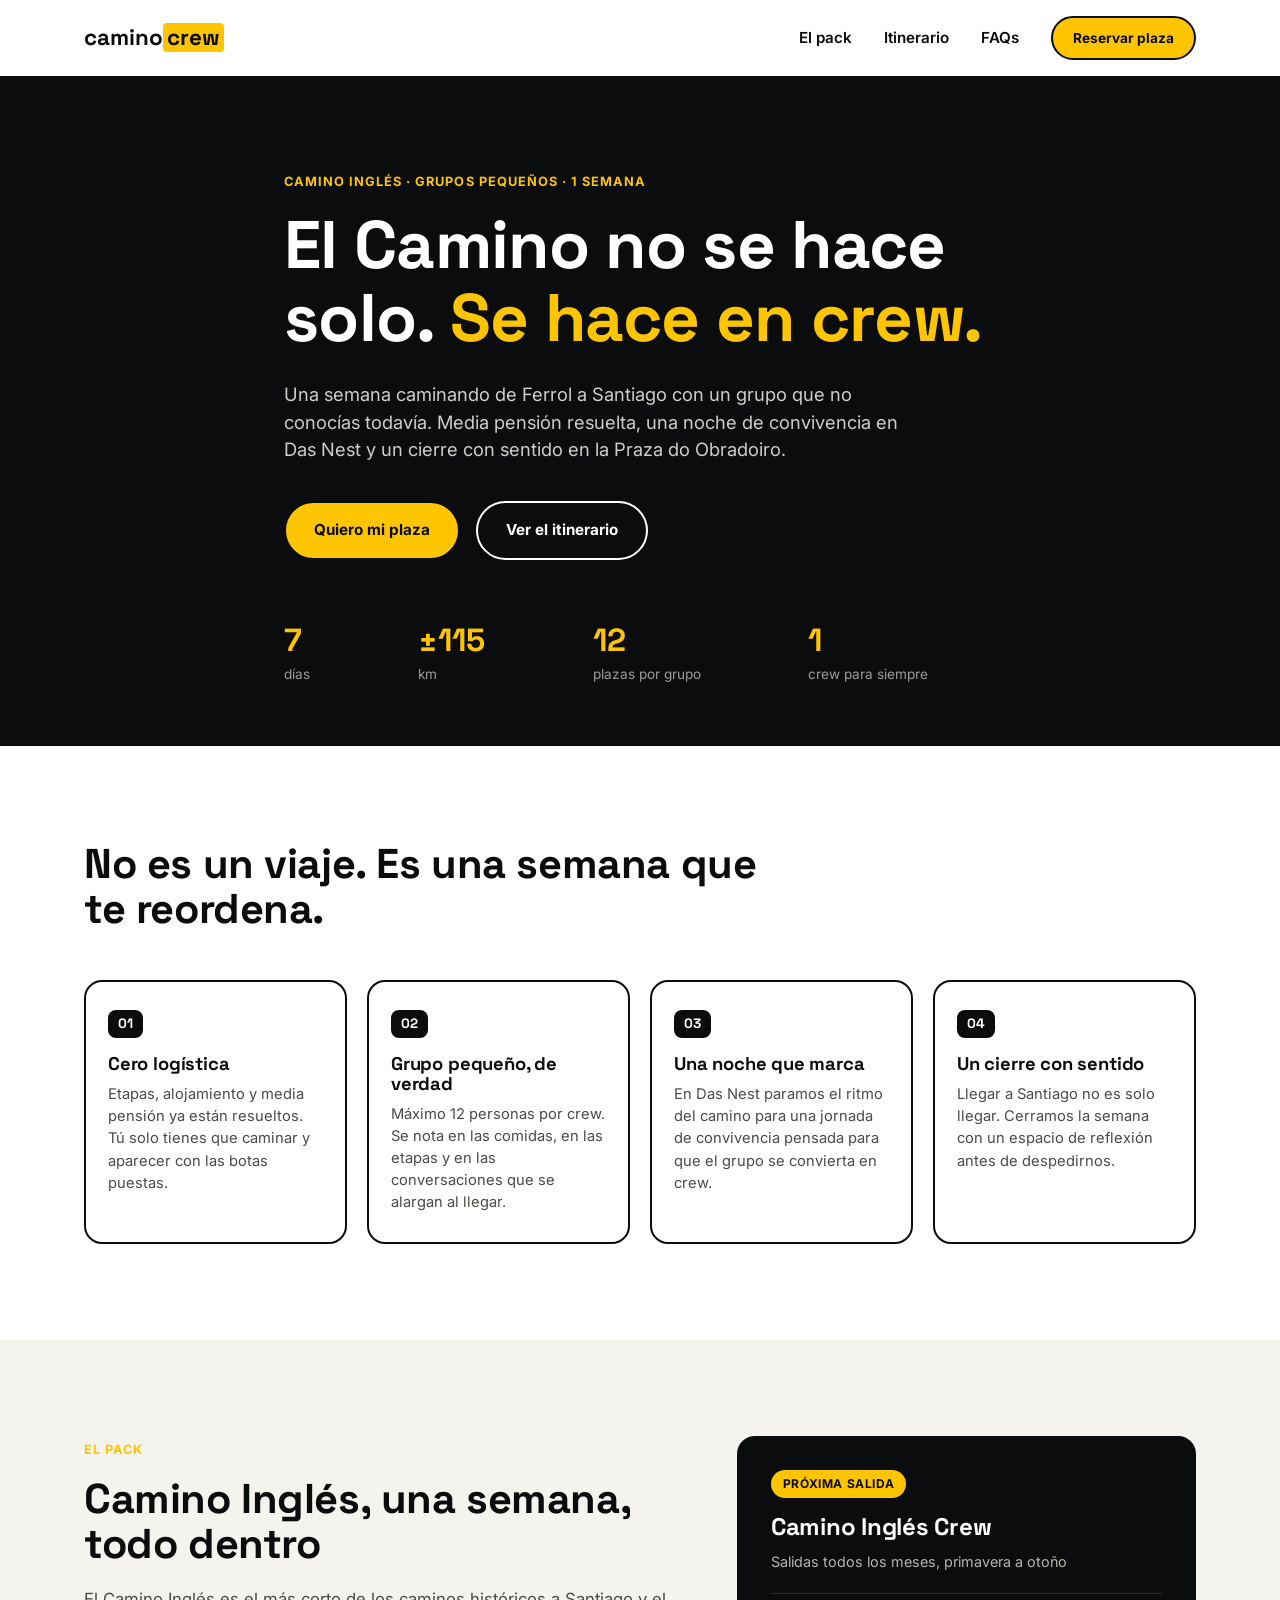
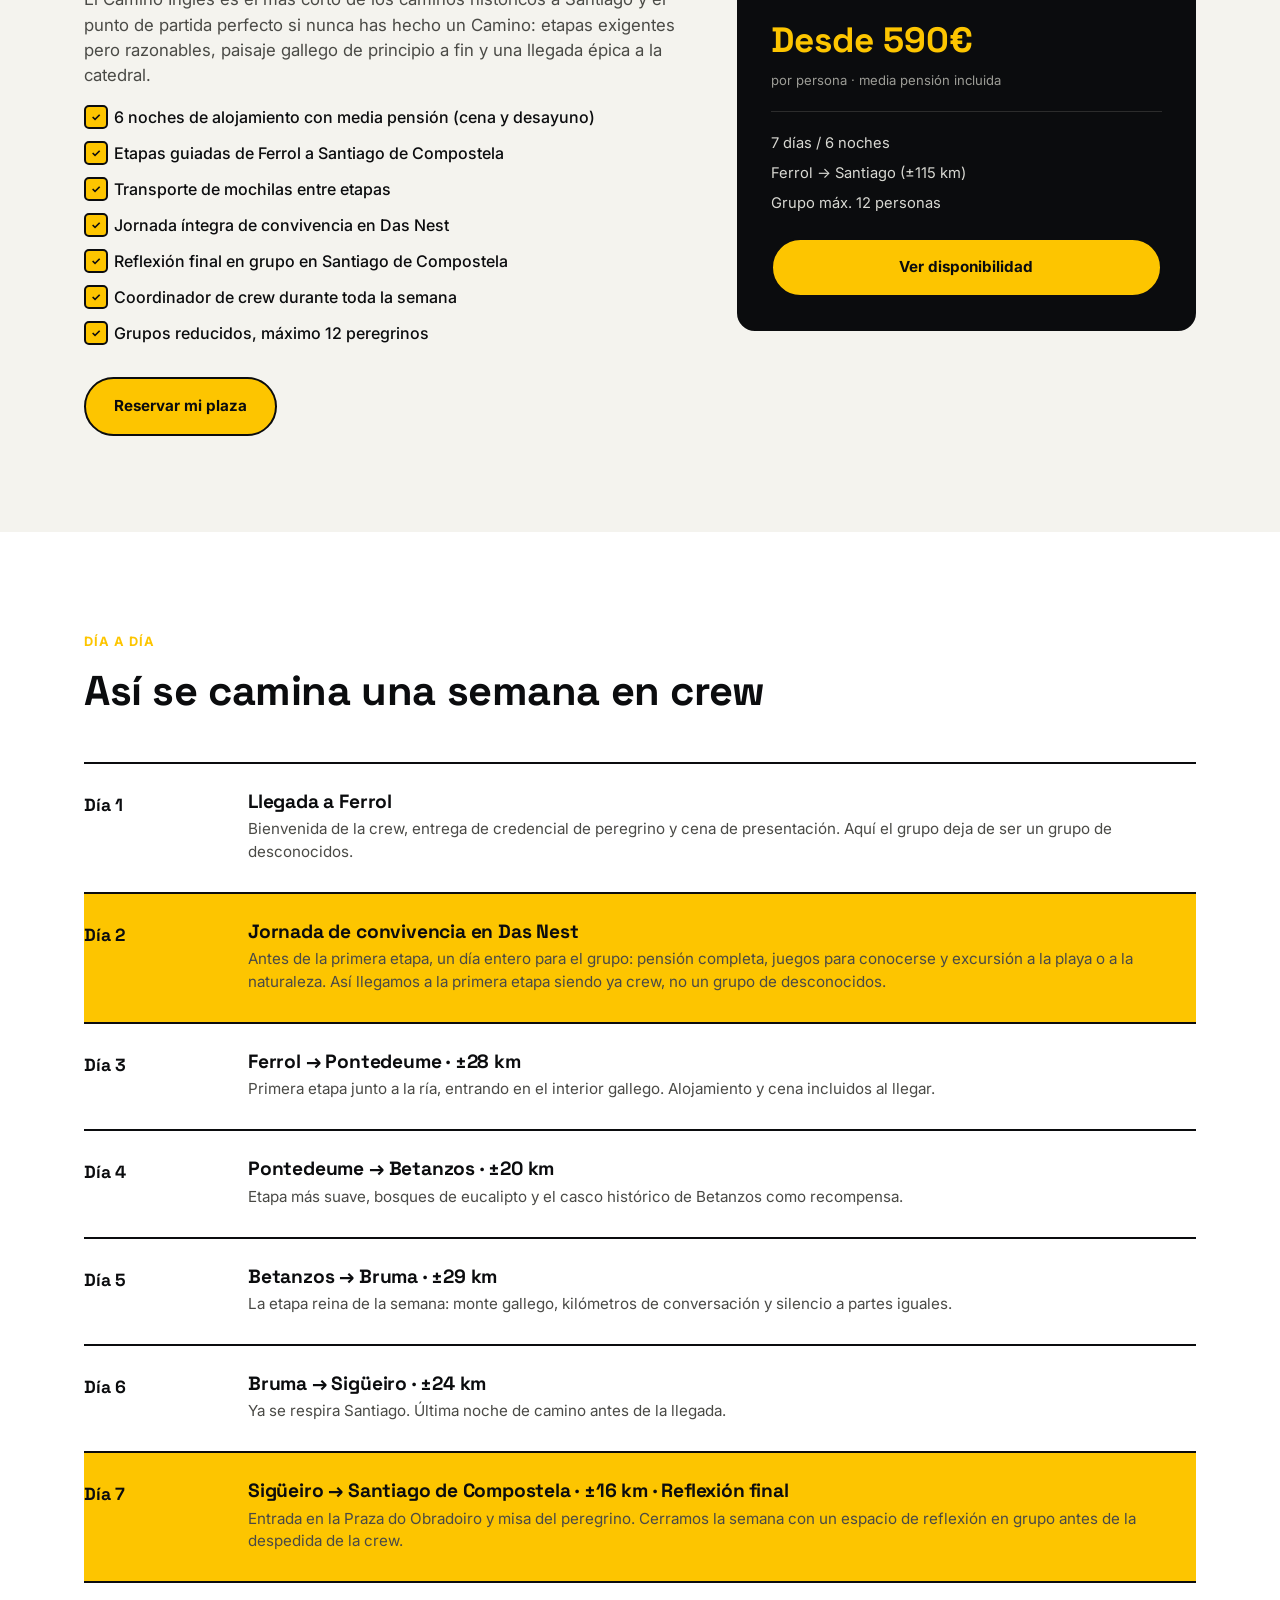
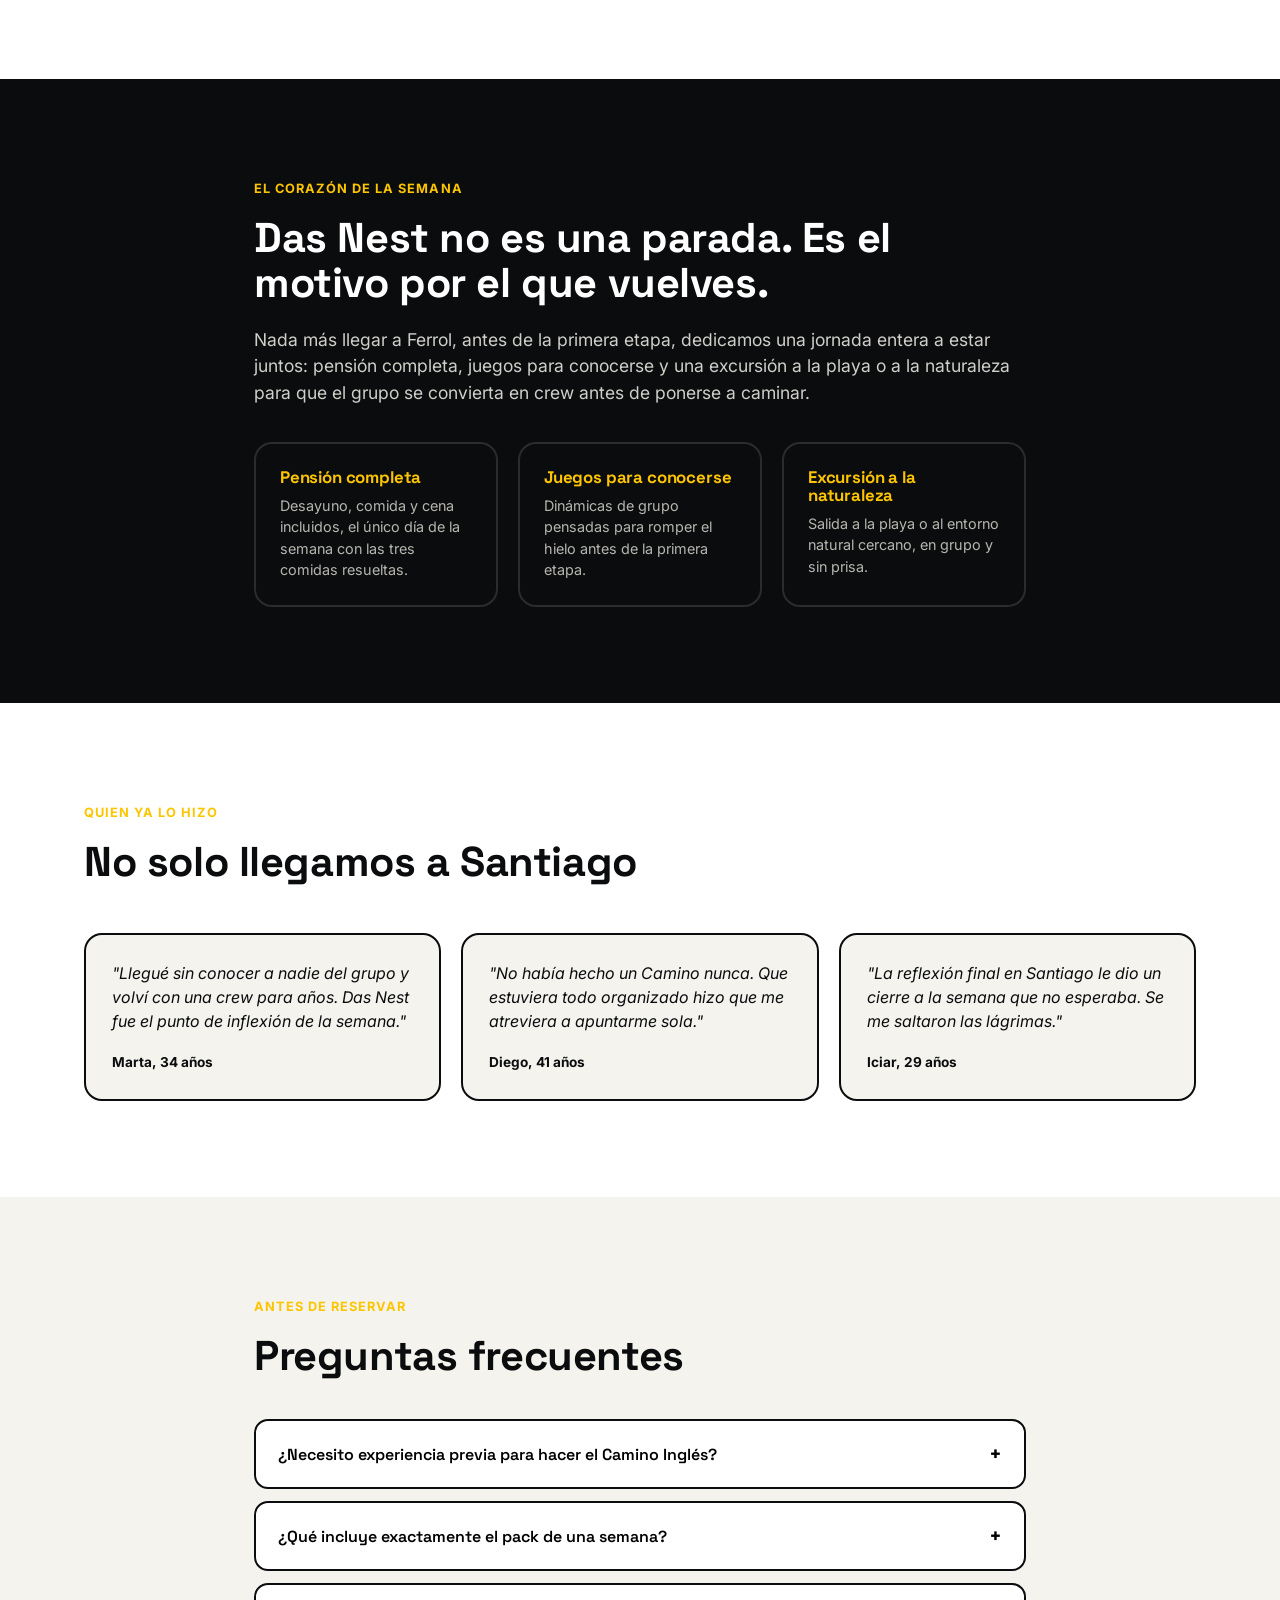
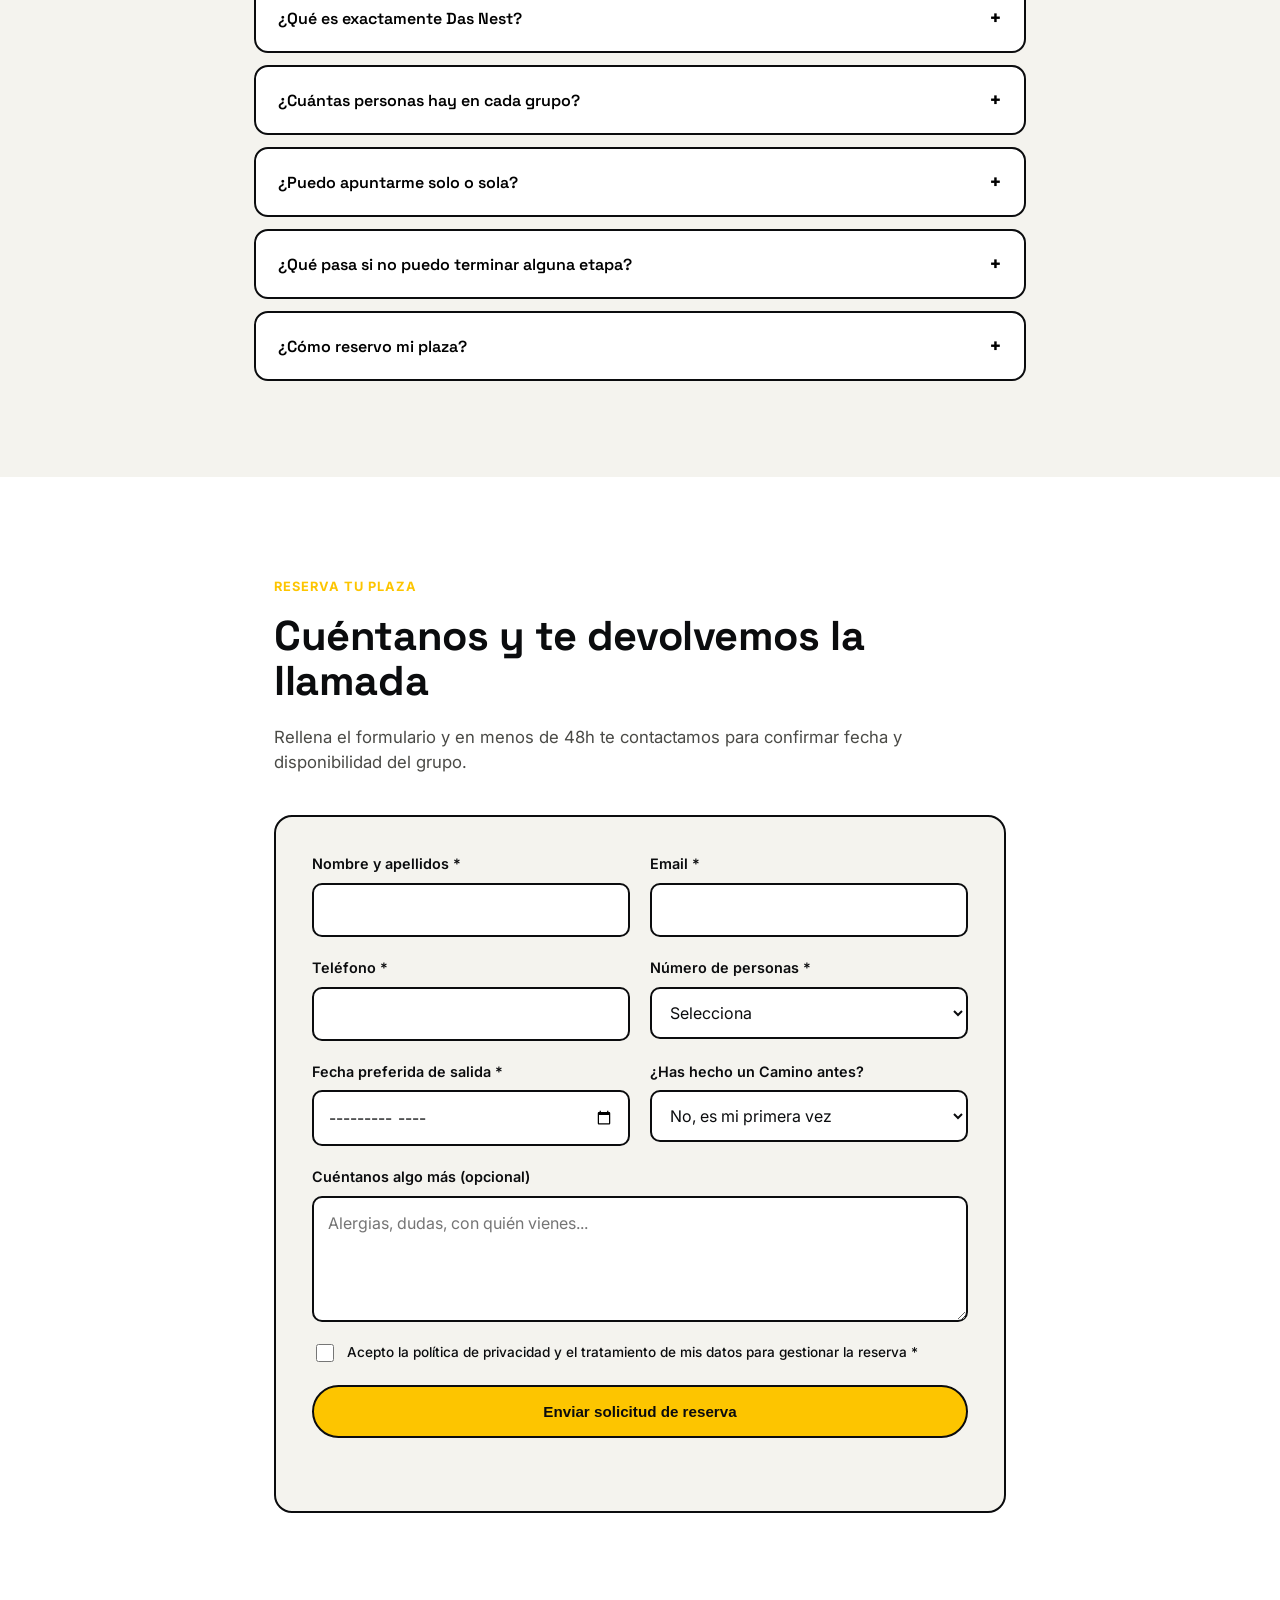
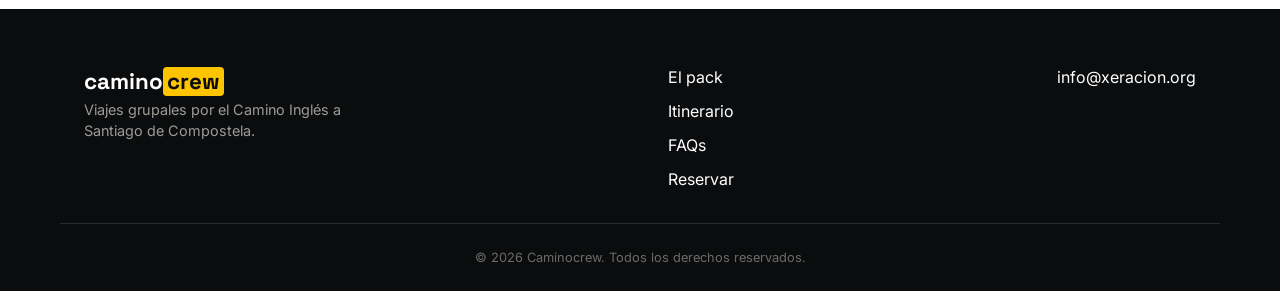
==== index.html @ 73f2216e "Remove Das Nest link from main nav Co-Authored-By: Claude Sonnet 5 <noreply@anthropic.com> Claude-Se" ====
<!DOCTYPE html>
<html lang="es">
<head>
<meta charset="UTF-8">
<meta name="viewport" content="width=device-width, initial-scale=1.0">
<title>Caminocrew · Camino Inglés en grupo, sin complicaciones</title>
<meta name="description" content="Vive el Camino Inglés en una semana, en grupo, con media pensión, una jornada de convivencia en Das Nest y una reflexión final en Santiago. Reserva tu plaza.">
<link rel="icon" href="data:image/svg+xml,<svg xmlns=%22http://www.w3.org/2000/svg%22 viewBox=%220 0 100 100%22><text y=%22.9em%22 font-size=%2290%22>🥾</text></svg>">
<link rel="preconnect" href="https://fonts.googleapis.com">
<link rel="preconnect" href="https://fonts.gstatic.com" crossorigin>
<link href="https://fonts.googleapis.com/css2?family=Space+Grotesk:wght@500;600;700&family=Inter:wght@400;500;600;700&display=swap" rel="stylesheet">
<link rel="stylesheet" href="css/style.css">
</head>
<body>

<header class="site-header" id="top">
  <div class="wrap header-inner">
    <a href="#top" class="logo">camino<span>crew</span></a>
    <nav class="main-nav" id="mainNav">
      <a href="#pack">El pack</a>
      <a href="#itinerario">Itinerario</a>
      <a href="#faqs">FAQs</a>
      <a href="#reserva" class="btn btn-small">Reservar plaza</a>
    </nav>
    <button class="nav-toggle" id="navToggle" aria-label="Abrir menú" aria-expanded="false">
      <span></span><span></span><span></span>
    </button>
  </div>
</header>

<main>

  <section class="hero">
    <div class="wrap hero-inner">
      <p class="eyebrow">Camino Inglés · grupos pequeños · 1 semana</p>
      <h1>El Camino no se hace solo. <span class="accent">Se hace en crew.</span></h1>
      <p class="hero-sub">Una semana caminando de Ferrol a Santiago con un grupo que no conocías todavía. Media pensión resuelta, una noche de convivencia en Das Nest y un cierre con sentido en la Praza do Obradoiro.</p>
      <div class="hero-cta">
        <a href="#reserva" class="btn btn-primary">Quiero mi plaza</a>
        <a href="#itinerario" class="btn btn-ghost">Ver el itinerario</a>
      </div>
      <div class="hero-stats">
        <div><strong>7</strong><span>días</span></div>
        <div><strong>±115</strong><span>km</span></div>
        <div><strong>12</strong><span>plazas por grupo</span></div>
        <div><strong>1</strong><span>crew para siempre</span></div>
      </div>
    </div>
  </section>

  <section class="section" id="por-que">
    <div class="wrap">
      <h2 class="section-title">No es un viaje. Es una semana que te reordena.</h2>
      <div class="value-grid">
        <div class="value-card">
          <span class="value-num">01</span>
          <h3>Cero logística</h3>
          <p>Etapas, alojamiento y media pensión ya están resueltos. Tú solo tienes que caminar y aparecer con las botas puestas.</p>
        </div>
        <div class="value-card">
          <span class="value-num">02</span>
          <h3>Grupo pequeño, de verdad</h3>
          <p>Máximo 12 personas por crew. Se nota en las comidas, en las etapas y en las conversaciones que se alargan al llegar.</p>
        </div>
        <div class="value-card">
          <span class="value-num">03</span>
          <h3>Una noche que marca</h3>
          <p>En Das Nest paramos el ritmo del camino para una jornada de convivencia pensada para que el grupo se convierta en crew.</p>
        </div>
        <div class="value-card">
          <span class="value-num">04</span>
          <h3>Un cierre con sentido</h3>
          <p>Llegar a Santiago no es solo llegar. Cerramos la semana con un espacio de reflexión antes de despedirnos.</p>
        </div>
      </div>
    </div>
  </section>

  <section class="section section-alt" id="pack">
    <div class="wrap pack-wrap">
      <div class="pack-copy">
        <p class="eyebrow">El pack</p>
        <h2 class="section-title">Camino Inglés, una semana, todo dentro</h2>
        <p class="pack-lead">El Camino Inglés es el más corto de los caminos históricos a Santiago y el punto de partida perfecto si nunca has hecho un Camino: etapas exigentes pero razonables, paisaje gallego de principio a fin y una llegada épica a la catedral.</p>
        <ul class="check-list">
          <li>6 noches de alojamiento con media pensión (cena y desayuno)</li>
          <li>Etapas guiadas de Ferrol a Santiago de Compostela</li>
          <li>Transporte de mochilas entre etapas</li>
          <li>Jornada íntegra de convivencia en Das Nest</li>
          <li>Reflexión final en grupo en Santiago de Compostela</li>
          <li>Coordinador de crew durante toda la semana</li>
          <li>Grupos reducidos, máximo 12 peregrinos</li>
        </ul>
        <a href="#reserva" class="btn btn-primary">Reservar mi plaza</a>
      </div>
      <div class="pack-card">
        <span class="pack-tag">Próxima salida</span>
        <h3>Camino Inglés Crew</h3>
        <p class="pack-dates">Salidas todos los meses, primavera a otoño</p>
        <div class="pack-price">
          <span class="price">Desde 590€</span>
          <span class="price-note">por persona · media pensión incluida</span>
        </div>
        <ul class="pack-mini-list">
          <li>7 días / 6 noches</li>
          <li>Ferrol → Santiago (±115 km)</li>
          <li>Grupo máx. 12 personas</li>
        </ul>
        <a href="#reserva" class="btn btn-primary btn-block">Ver disponibilidad</a>
      </div>
    </div>
  </section>

  <section class="section" id="itinerario">
    <div class="wrap">
      <p class="eyebrow">Día a día</p>
      <h2 class="section-title">Así se camina una semana en crew</h2>
      <ol class="timeline">
        <li>
          <div class="tl-day">Día 1</div>
          <div class="tl-body">
            <h3>Llegada a Ferrol</h3>
            <p>Bienvenida de la crew, entrega de credencial de peregrino y cena de presentación. Aquí el grupo deja de ser un grupo de desconocidos.</p>
          </div>
        </li>
        <li class="tl-highlight">
          <div class="tl-day">Día 2</div>
          <div class="tl-body">
            <h3>Jornada de convivencia en Das Nest</h3>
            <p>Antes de la primera etapa, un día entero para el grupo: pensión completa, juegos para conocerse y excursión a la playa o a la naturaleza. Así llegamos a la primera etapa siendo ya crew, no un grupo de desconocidos.</p>
          </div>
        </li>
        <li>
          <div class="tl-day">Día 3</div>
          <div class="tl-body">
            <h3>Ferrol → Pontedeume · ±28 km</h3>
            <p>Primera etapa junto a la ría, entrando en el interior gallego. Alojamiento y cena incluidos al llegar.</p>
          </div>
        </li>
        <li>
          <div class="tl-day">Día 4</div>
          <div class="tl-body">
            <h3>Pontedeume → Betanzos · ±20 km</h3>
            <p>Etapa más suave, bosques de eucalipto y el casco histórico de Betanzos como recompensa.</p>
          </div>
        </li>
        <li>
          <div class="tl-day">Día 5</div>
          <div class="tl-body">
            <h3>Betanzos → Bruma · ±29 km</h3>
            <p>La etapa reina de la semana: monte gallego, kilómetros de conversación y silencio a partes iguales.</p>
          </div>
        </li>
        <li>
          <div class="tl-day">Día 6</div>
          <div class="tl-body">
            <h3>Bruma → Sigüeiro · ±24 km</h3>
            <p>Ya se respira Santiago. Última noche de camino antes de la llegada.</p>
          </div>
        </li>
        <li class="tl-highlight">
          <div class="tl-day">Día 7</div>
          <div class="tl-body">
            <h3>Sigüeiro → Santiago de Compostela · ±16 km · Reflexión final</h3>
            <p>Entrada en la Praza do Obradoiro y misa del peregrino. Cerramos la semana con un espacio de reflexión en grupo antes de la despedida de la crew.</p>
          </div>
        </li>
      </ol>
    </div>
  </section>

  <section class="section section-dark" id="dasnest">
    <div class="wrap dasnest-wrap">
      <p class="eyebrow eyebrow-light">El corazón de la semana</p>
      <h2 class="section-title-light">Das Nest no es una parada. Es el motivo por el que vuelves.</h2>
      <p class="dasnest-lead">Nada más llegar a Ferrol, antes de la primera etapa, dedicamos una jornada entera a estar juntos: pensión completa, juegos para conocerse y una excursión a la playa o a la naturaleza para que el grupo se convierta en crew antes de ponerse a caminar.</p>
      <div class="dasnest-grid">
        <div class="dasnest-item"><h4>Pensión completa</h4><p>Desayuno, comida y cena incluidos, el único día de la semana con las tres comidas resueltas.</p></div>
        <div class="dasnest-item"><h4>Juegos para conocerse</h4><p>Dinámicas de grupo pensadas para romper el hielo antes de la primera etapa.</p></div>
        <div class="dasnest-item"><h4>Excursión a la naturaleza</h4><p>Salida a la playa o al entorno natural cercano, en grupo y sin prisa.</p></div>
      </div>
    </div>
  </section>

  <section class="section" id="testimonios">
    <div class="wrap">
      <p class="eyebrow">Quien ya lo hizo</p>
      <h2 class="section-title">No solo llegamos a Santiago</h2>
      <div class="testi-grid">
        <blockquote class="testi-card">
          <p>"Llegué sin conocer a nadie del grupo y volví con una crew para años. Das Nest fue el punto de inflexión de la semana."</p>
          <cite>Marta, 34 años</cite>
        </blockquote>
        <blockquote class="testi-card">
          <p>"No había hecho un Camino nunca. Que estuviera todo organizado hizo que me atreviera a apuntarme sola."</p>
          <cite>Diego, 41 años</cite>
        </blockquote>
        <blockquote class="testi-card">
          <p>"La reflexión final en Santiago le dio un cierre a la semana que no esperaba. Se me saltaron las lágrimas."</p>
          <cite>Iciar, 29 años</cite>
        </blockquote>
      </div>
    </div>
  </section>

  <section class="section section-alt" id="faqs">
    <div class="wrap faqs-wrap">
      <p class="eyebrow">Antes de reservar</p>
      <h2 class="section-title">Preguntas frecuentes</h2>
      <div class="faq-list" id="faqList">

        <div class="faq-item">
          <button class="faq-question" aria-expanded="false">
            ¿Necesito experiencia previa para hacer el Camino Inglés?
            <span class="faq-icon">+</span>
          </button>
          <div class="faq-answer"><p>No. El Camino Inglés es exigente pero accesible: recomendamos caminar de forma regular en las semanas previas, pero no hace falta experiencia en senderismo. Nuestro coordinador de crew adapta el ritmo del grupo en cada etapa.</p></div>
        </div>

        <div class="faq-item">
          <button class="faq-question" aria-expanded="false">
            ¿Qué incluye exactamente el pack de una semana?
            <span class="faq-icon">+</span>
          </button>
          <div class="faq-answer"><p>6 noches de alojamiento con media pensión (cena y desayuno), pensión completa el día de Das Nest, transporte de mochilas entre etapas, la jornada de convivencia en Das Nest con juegos para conocerse y excursión a la playa o a la naturaleza, la reflexión final en Santiago y un coordinador de crew durante toda la semana. El vuelo o tren hasta Ferrol y las comidas del mediodía (salvo en Das Nest) no están incluidos.</p></div>
        </div>

        <div class="faq-item">
          <button class="faq-question" aria-expanded="false">
            ¿Qué es exactamente Das Nest?
            <span class="faq-icon">+</span>
          </button>
          <div class="faq-answer"><p>Das Nest es nuestro espacio de convivencia el día después de la llegada a Ferrol, antes de empezar a caminar: un día sin etapa, con pensión completa incluida, juegos para conocerse y una excursión a la playa o a la naturaleza. Es el momento en el que el grupo se convierte en crew.</p></div>
        </div>

        <div class="faq-item">
          <button class="faq-question" aria-expanded="false">
            ¿Cuántas personas hay en cada grupo?
            <span class="faq-icon">+</span>
          </button>
          <div class="faq-answer"><p>Un máximo de 12 personas por salida, para que el grupo siga siendo grupo. Las salidas se confirman con un mínimo de 6 personas inscritas.</p></div>
        </div>

        <div class="faq-item">
          <button class="faq-question" aria-expanded="false">
            ¿Puedo apuntarme solo o sola?
            <span class="faq-icon">+</span>
          </button>
          <div class="faq-answer"><p>Sí, la mayoría de nuestra crew se apunta sin conocer a nadie más del grupo. Es, de hecho, la forma más habitual de vivir esta semana.</p></div>
        </div>

        <div class="faq-item">
          <button class="faq-question" aria-expanded="false">
            ¿Qué pasa si no puedo terminar alguna etapa?
            <span class="faq-icon">+</span>
          </button>
          <div class="faq-answer"><p>El coordinador de crew organiza apoyo logístico para quien lo necesite en una etapa concreta. Caminar en grupo también significa adaptarse al ritmo de cada persona.</p></div>
        </div>

        <div class="faq-item">
          <button class="faq-question" aria-expanded="false">
            ¿Cómo reservo mi plaza?
            <span class="faq-icon">+</span>
          </button>
          <div class="faq-answer"><p>Rellena el formulario de reserva más abajo con tus datos y la fecha que prefieras. Nuestro equipo te contactará en menos de 48 horas para confirmar la salida y el pago de la señal.</p></div>
        </div>

      </div>
    </div>
  </section>

  <section class="section" id="reserva">
    <div class="wrap reserva-wrap">
      <p class="eyebrow">Reserva tu plaza</p>
      <h2 class="section-title">Cuéntanos y te devolvemos la llamada</h2>
      <p class="reserva-lead">Rellena el formulario y en menos de 48h te contactamos para confirmar fecha y disponibilidad del grupo.</p>

      <form class="booking-form" id="bookingForm" novalidate>
        <div class="form-row">
          <div class="form-field">
            <label for="nombre">Nombre y apellidos *</label>
            <input type="text" id="nombre" name="nombre" required autocomplete="name">
          </div>
          <div class="form-field">
            <label for="email">Email *</label>
            <input type="email" id="email" name="email" required autocomplete="email">
          </div>
        </div>
        <div class="form-row">
          <div class="form-field">
            <label for="telefono">Teléfono *</label>
            <input type="tel" id="telefono" name="telefono" required autocomplete="tel">
          </div>
          <div class="form-field">
            <label for="personas">Número de personas *</label>
            <select id="personas" name="personas" required>
              <option value="">Selecciona</option>
              <option value="1">1</option>
              <option value="2">2</option>
              <option value="3">3</option>
              <option value="4">4</option>
              <option value="5+">5 o más</option>
            </select>
          </div>
        </div>
        <div class="form-row">
          <div class="form-field">
            <label for="fecha">Fecha preferida de salida *</label>
            <input type="month" id="fecha" name="fecha" required>
          </div>
          <div class="form-field">
            <label for="experiencia">¿Has hecho un Camino antes?</label>
            <select id="experiencia" name="experiencia">
              <option value="no">No, es mi primera vez</option>
              <option value="si">Sí, ya tengo experiencia</option>
            </select>
          </div>
        </div>
        <div class="form-field form-field-full">
          <label for="mensaje">Cuéntanos algo más (opcional)</label>
          <textarea id="mensaje" name="mensaje" rows="4" placeholder="Alergias, dudas, con quién vienes..."></textarea>
        </div>
        <label class="checkbox-field">
          <input type="checkbox" id="privacidad" name="privacidad" required>
          <span>Acepto la política de privacidad y el tratamiento de mis datos para gestionar la reserva *</span>
        </label>

        <button type="submit" class="btn btn-primary btn-block" id="submitBtn">Enviar solicitud de reserva</button>
        <p class="form-note" id="formNote" role="status" aria-live="polite"></p>
      </form>
    </div>
  </section>

</main>

<footer class="site-footer">
  <div class="wrap footer-inner">
    <div>
      <a href="#top" class="logo">camino<span>crew</span></a>
      <p>Viajes grupales por el Camino Inglés a Santiago de Compostela.</p>
    </div>
    <div class="footer-links">
      <a href="#pack">El pack</a>
      <a href="#itinerario">Itinerario</a>
      <a href="#faqs">FAQs</a>
      <a href="#reserva">Reservar</a>
    </div>
    <div class="footer-contact">
      <a href="mailto:info@xeracion.org">info@xeracion.org</a>
    </div>
  </div>
  <p class="footer-legal">© <span id="year"></span> Caminocrew. Todos los derechos reservados.</p>
</footer>

<script src="js/main.js"></script>
</body>
</html>
---- css/style.css ----
:root {
  --bg: #0b0c0e;
  --bg-alt: #f4f3ee;
  --ink: #0b0c0e;
  --ink-soft: #4a4a46;
  --paper: #ffffff;
  --lime: #fdc500;
  --lime-ink: #0b0c0e;
  --border: #0b0c0e;
  --radius: 18px;
  --max: 1160px;
  font-size: 16px;
}

* { box-sizing: border-box; }

html { scroll-behavior: smooth; }

body {
  margin: 0;
  font-family: 'Inter', system-ui, sans-serif;
  color: var(--ink);
  background: var(--paper);
  line-height: 1.5;
  -webkit-font-smoothing: antialiased;
}

h1, h2, h3, h4 {
  font-family: 'Space Grotesk', 'Inter', system-ui, sans-serif;
  font-weight: 700;
  line-height: 1.08;
  margin: 0 0 .5em;
  letter-spacing: -0.01em;
}

p { margin: 0 0 1em; color: var(--ink-soft); }

a { color: inherit; text-decoration: none; }

.wrap {
  max-width: var(--max);
  margin: 0 auto;
  padding: 0 24px;
}

img { max-width: 100%; display: block; }

/* Buttons */
.btn {
  display: inline-flex;
  align-items: center;
  justify-content: center;
  gap: 8px;
  padding: 16px 28px;
  border-radius: 999px;
  border: 2px solid var(--ink);
  font-weight: 700;
  font-size: .95rem;
  cursor: pointer;
  transition: transform .15s ease, background .15s ease, color .15s ease;
  white-space: nowrap;
}
.btn:hover { transform: translateY(-2px); }
.btn-primary { background: var(--lime); color: var(--lime-ink); }
.btn-ghost { background: transparent; color: var(--ink); }
.btn-small { padding: 10px 20px; font-size: .85rem; background: var(--lime); border-color: var(--ink); }
.btn-block { width: 100%; }

/* Header */
.site-header {
  position: sticky;
  top: 0;
  z-index: 50;
  background: var(--paper);
  border-bottom: 2px solid var(--ink);
}
.header-inner {
  display: flex;
  align-items: center;
  justify-content: space-between;
  height: 76px;
}
.logo {
  font-family: 'Space Grotesk', sans-serif;
  font-weight: 700;
  font-size: 1.4rem;
  text-transform: lowercase;
}
.logo span { color: var(--lime-ink); background: var(--lime); padding: 0 4px; border-radius: 4px; }
.main-nav { display: flex; align-items: center; gap: 32px; }
.main-nav a:not(.btn) { font-weight: 600; font-size: .95rem; }
.main-nav a:not(.btn):hover { text-decoration: underline; text-underline-offset: 4px; }
.nav-toggle { display: none; flex-direction: column; gap: 5px; background: none; border: none; cursor: pointer; padding: 8px; }
.nav-toggle span { width: 24px; height: 2px; background: var(--ink); }

/* Hero */
.hero {
  background: var(--bg);
  color: var(--paper);
  padding: 90px 0 60px;
  border-bottom: 2px solid var(--ink);
}
.hero-inner { text-align: left; max-width: 760px; }
.eyebrow {
  display: inline-block;
  text-transform: uppercase;
  letter-spacing: .08em;
  font-size: .8rem;
  font-weight: 700;
  color: var(--lime);
  margin-bottom: 18px;
}
.eyebrow-light { color: var(--lime); }
.hero h1 {
  font-size: clamp(2.4rem, 6vw, 4.2rem);
  color: var(--paper);
  margin-bottom: .4em;
}
.accent { color: var(--lime); }
.hero-sub {
  font-size: 1.15rem;
  color: #cfcfc9;
  max-width: 620px;
  margin-bottom: 2em;
}
.hero-cta { display: flex; gap: 16px; flex-wrap: wrap; margin-bottom: 56px; }
.hero .btn-ghost { border-color: var(--paper); color: var(--paper); }
.hero-stats {
  display: grid;
  grid-template-columns: repeat(4, auto);
  gap: 40px;
}
.hero-stats div { display: flex; flex-direction: column; }
.hero-stats strong { font-family: 'Space Grotesk', sans-serif; font-size: 2rem; color: var(--lime); }
.hero-stats span { font-size: .85rem; color: #9c9c96; }

/* Sections */
.section { padding: 96px 0; }
.section-alt { background: var(--bg-alt); }
.section-dark { background: var(--bg); color: var(--paper); }
.section-title { font-size: clamp(1.8rem, 4vw, 2.6rem); max-width: 700px; }
.section-title-light { font-size: clamp(1.8rem, 4vw, 2.6rem); max-width: 760px; color: var(--paper); }

/* Value grid */
.value-grid {
  display: grid;
  grid-template-columns: repeat(4, 1fr);
  gap: 20px;
  margin-top: 48px;
}
.value-card {
  border: 2px solid var(--ink);
  border-radius: var(--radius);
  padding: 28px 22px;
  background: var(--paper);
}
.value-num {
  display: inline-block;
  font-family: 'Space Grotesk', sans-serif;
  font-weight: 700;
  color: var(--paper);
  background: var(--ink);
  padding: 4px 10px;
  border-radius: 8px;
  font-size: .85rem;
  margin-bottom: 16px;
}
.value-card h3 { font-size: 1.15rem; }
.value-card p { font-size: .92rem; margin-bottom: 0; }

/* Pack */
.pack-wrap { display: grid; grid-template-columns: 1.3fr 1fr; gap: 56px; align-items: start; }
.pack-lead { font-size: 1.05rem; }
.check-list { list-style: none; padding: 0; margin: 0 0 32px; display: grid; gap: 12px; }
.check-list li { padding-left: 30px; position: relative; font-weight: 500; }
.check-list li::before {
  content: "✓";
  position: absolute; left: 0; top: 0;
  width: 20px; height: 20px;
  background: var(--lime);
  border: 2px solid var(--ink);
  border-radius: 5px;
  display: flex; align-items: center; justify-content: center;
  font-size: .7rem; font-weight: 700;
}
.pack-card {
  background: var(--bg);
  color: var(--paper);
  border-radius: var(--radius);
  border: 2px solid var(--ink);
  padding: 32px;
  position: sticky;
  top: 100px;
}
.pack-tag {
  display: inline-block;
  background: var(--lime);
  color: var(--lime-ink);
  font-weight: 700;
  font-size: .75rem;
  text-transform: uppercase;
  letter-spacing: .05em;
  padding: 5px 12px;
  border-radius: 999px;
  margin-bottom: 16px;
}
.pack-card h3 { color: var(--paper); font-size: 1.5rem; }
.pack-dates { color: #b6b6af; font-size: .9rem; }
.pack-price { margin: 20px 0; padding: 20px 0; border-top: 1px solid #2c2c2c; border-bottom: 1px solid #2c2c2c; }
.price { font-family: 'Space Grotesk', sans-serif; font-size: 2.2rem; font-weight: 700; color: var(--lime); display: block; }
.price-note { font-size: .82rem; color: #9c9c96; }
.pack-mini-list { list-style: none; padding: 0; margin: 0 0 24px; display: grid; gap: 8px; font-size: .92rem; color: #d8d8d2; }

/* Timeline */
.timeline { list-style: none; padding: 0; margin: 48px 0 0; display: grid; gap: 0; border-top: 2px solid var(--ink); }
.timeline li {
  display: grid;
  grid-template-columns: 140px 1fr;
  gap: 24px;
  padding: 28px 0;
  border-bottom: 2px solid var(--ink);
}
.tl-day { font-family: 'Space Grotesk', sans-serif; font-weight: 700; font-size: 1.1rem; }
.tl-body h3 { font-size: 1.2rem; margin-bottom: .3em; }
.tl-body p { margin-bottom: 0; font-size: .95rem; }
.tl-highlight { background: var(--lime); }
.tl-highlight .tl-day, .tl-highlight .tl-body h3 { color: var(--lime-ink); }

/* Das Nest */
.dasnest-wrap { max-width: 820px; }
.dasnest-lead { color: #cfcfc9; font-size: 1.1rem; }
.dasnest-grid { display: grid; grid-template-columns: repeat(3, 1fr); gap: 20px; margin-top: 36px; }
.dasnest-item {
  border: 2px solid #2c2c2c;
  border-radius: var(--radius);
  padding: 24px;
}
.dasnest-item h4 { color: var(--lime); font-size: 1.05rem; }
.dasnest-item p { color: #b6b6af; font-size: .9rem; margin-bottom: 0; }

/* Testimonios */
.testi-grid { display: grid; grid-template-columns: repeat(3, 1fr); gap: 20px; margin-top: 48px; }
.testi-card {
  margin: 0;
  border: 2px solid var(--ink);
  border-radius: var(--radius);
  padding: 26px;
  background: var(--bg-alt);
}
.testi-card p { font-size: 1rem; color: var(--ink); font-style: italic; }
.testi-card cite { font-style: normal; font-weight: 700; font-size: .85rem; }

/* FAQs */
.faqs-wrap { max-width: 820px; }
.faq-list { margin-top: 40px; display: grid; gap: 12px; }
.faq-item { border: 2px solid var(--ink); border-radius: 14px; background: var(--paper); overflow: hidden; }
.faq-question {
  width: 100%;
  text-align: left;
  background: none;
  border: none;
  padding: 20px 22px;
  font-family: 'Space Grotesk', sans-serif;
  font-weight: 600;
  font-size: 1rem;
  cursor: pointer;
  display: flex;
  justify-content: space-between;
  align-items: center;
  gap: 16px;
}
.faq-icon { font-size: 1.3rem; font-weight: 700; flex-shrink: 0; transition: transform .2s ease; }
.faq-item.open .faq-icon { transform: rotate(45deg); }
.faq-answer {
  max-height: 0;
  overflow: hidden;
  transition: max-height .25s ease, padding .25s ease;
  padding: 0 22px;
}
.faq-item.open .faq-answer { max-height: 300px; padding: 0 22px 22px; }
.faq-answer p { margin: 0; font-size: .95rem; }

/* Booking form */
.reserva-wrap { max-width: 780px; }
.reserva-lead { font-size: 1.05rem; margin-bottom: 40px; }
.booking-form {
  border: 2px solid var(--ink);
  border-radius: var(--radius);
  padding: 36px;
  background: var(--bg-alt);
  display: grid;
  gap: 20px;
}
.form-row { display: grid; grid-template-columns: 1fr 1fr; gap: 20px; }
.form-field { display: flex; flex-direction: column; gap: 8px; }
.form-field-full { grid-column: 1 / -1; }
label { font-weight: 600; font-size: .9rem; }
input, select, textarea {
  font: inherit;
  padding: 13px 14px;
  border-radius: 10px;
  border: 2px solid var(--ink);
  background: var(--paper);
  color: var(--ink);
}
input:focus, select:focus, textarea:focus { outline: 3px solid var(--lime); outline-offset: 0; }
.checkbox-field { display: flex; align-items: flex-start; gap: 10px; font-size: .85rem; font-weight: 500; }
.checkbox-field input { width: 18px; height: 18px; margin-top: 2px; }
.form-note { font-size: .9rem; font-weight: 600; min-height: 1.2em; margin: 0; }
.form-note.success { color: #1d7a3c; }
.form-note.error { color: #c0392b; }

/* Footer */
.site-footer { background: var(--bg); color: var(--paper); padding: 56px 0 24px; }
.footer-inner { display: flex; flex-wrap: wrap; justify-content: space-between; gap: 32px; padding-bottom: 32px; border-bottom: 1px solid #2c2c2c; }
.footer-inner p { color: #9c9c96; font-size: .9rem; max-width: 260px; }
.footer-links { display: flex; flex-direction: column; gap: 10px; }
.footer-links a:hover { color: var(--lime); }
.footer-contact a:hover { color: var(--lime); }
.footer-legal { text-align: center; color: #6b6b66; font-size: .8rem; margin: 24px 0 0; }

/* Responsive */
@media (max-width: 900px) {
  .pack-wrap { grid-template-columns: 1fr; }
  .pack-card { position: static; }
  .value-grid { grid-template-columns: repeat(2, 1fr); }
  .dasnest-grid { grid-template-columns: 1fr; }
  .testi-grid { grid-template-columns: 1fr; }
  .hero-stats { grid-template-columns: repeat(2, auto); row-gap: 24px; }
}

@media (max-width: 720px) {
  .main-nav {
    position: absolute;
    top: 76px; left: 0; right: 0;
    background: var(--paper);
    border-bottom: 2px solid var(--ink);
    flex-direction: column;
    align-items: flex-start;
    padding: 20px 24px;
    gap: 18px;
    display: none;
  }
  .main-nav.open { display: flex; }
  .nav-toggle { display: flex; }
  .value-grid { grid-template-columns: 1fr; }
  .timeline li { grid-template-columns: 1fr; gap: 6px; }
  .form-row { grid-template-columns: 1fr; }
  .section { padding: 64px 0; }
}
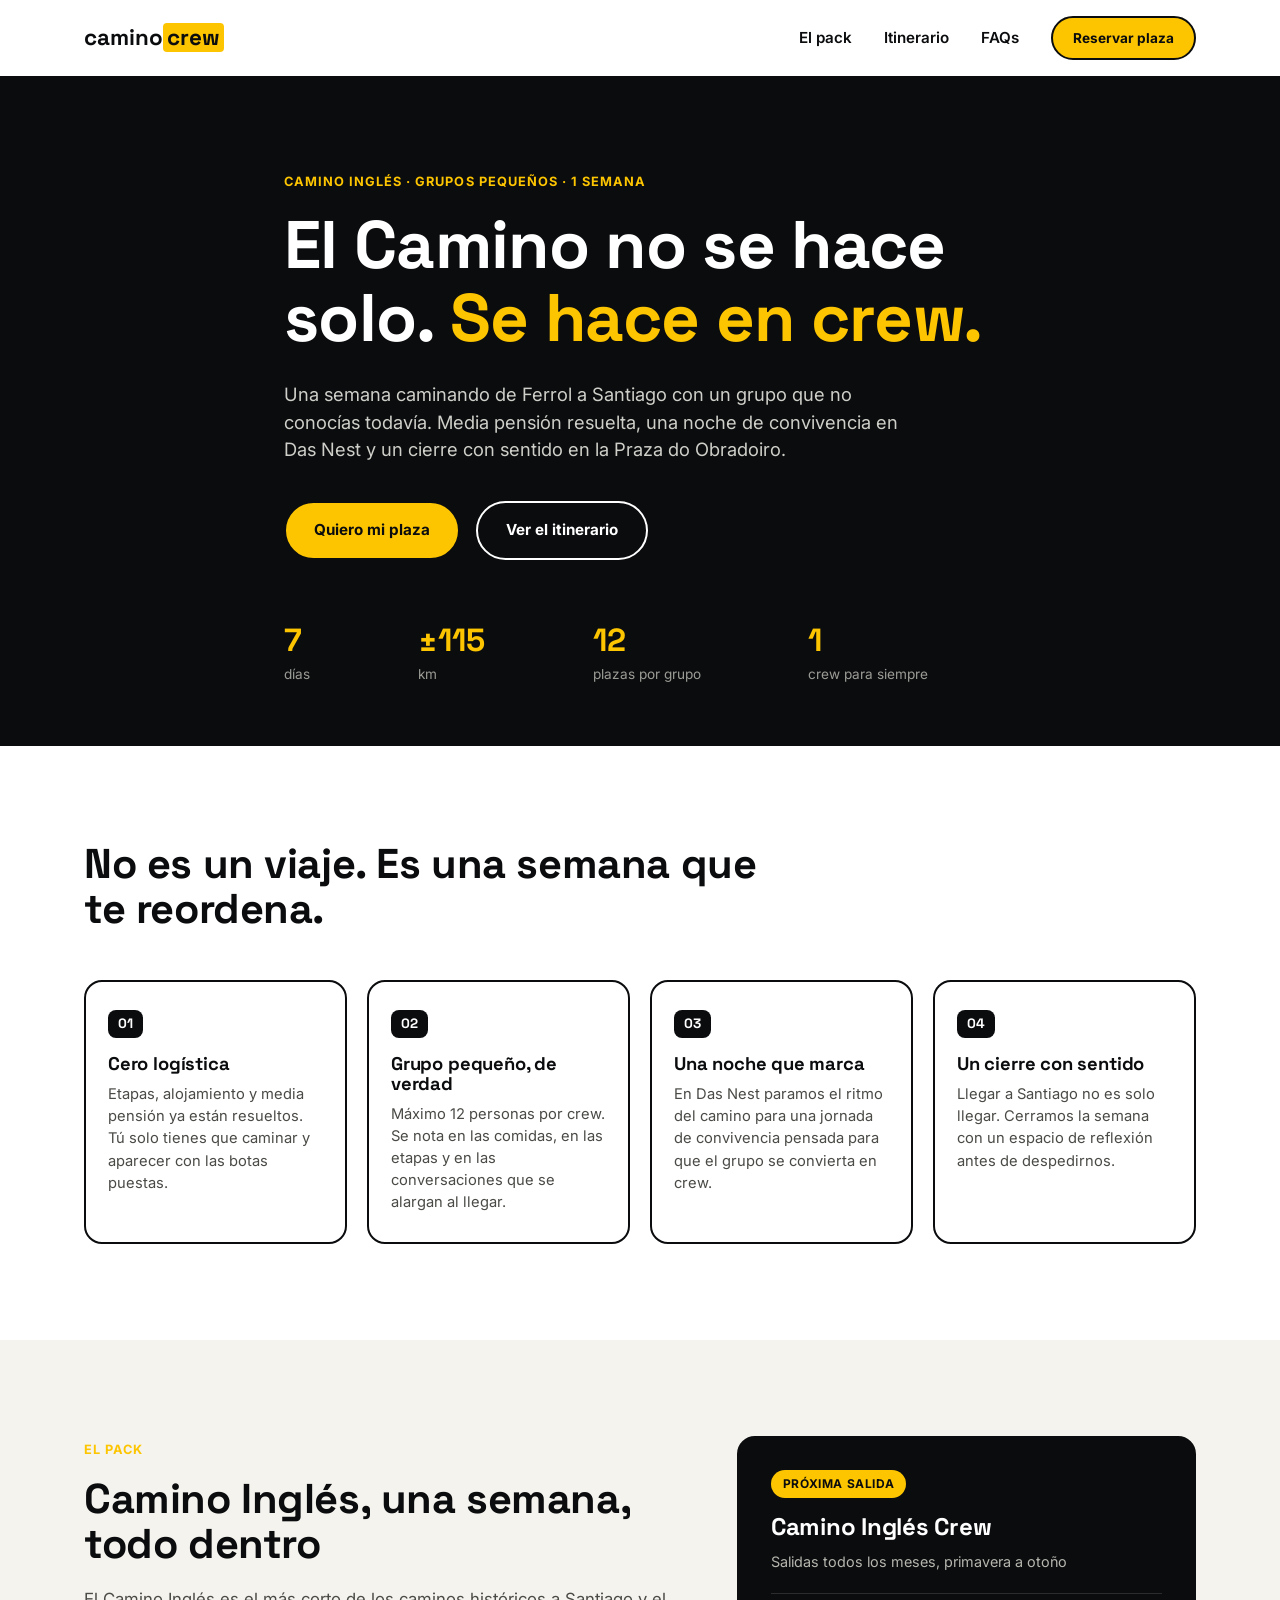
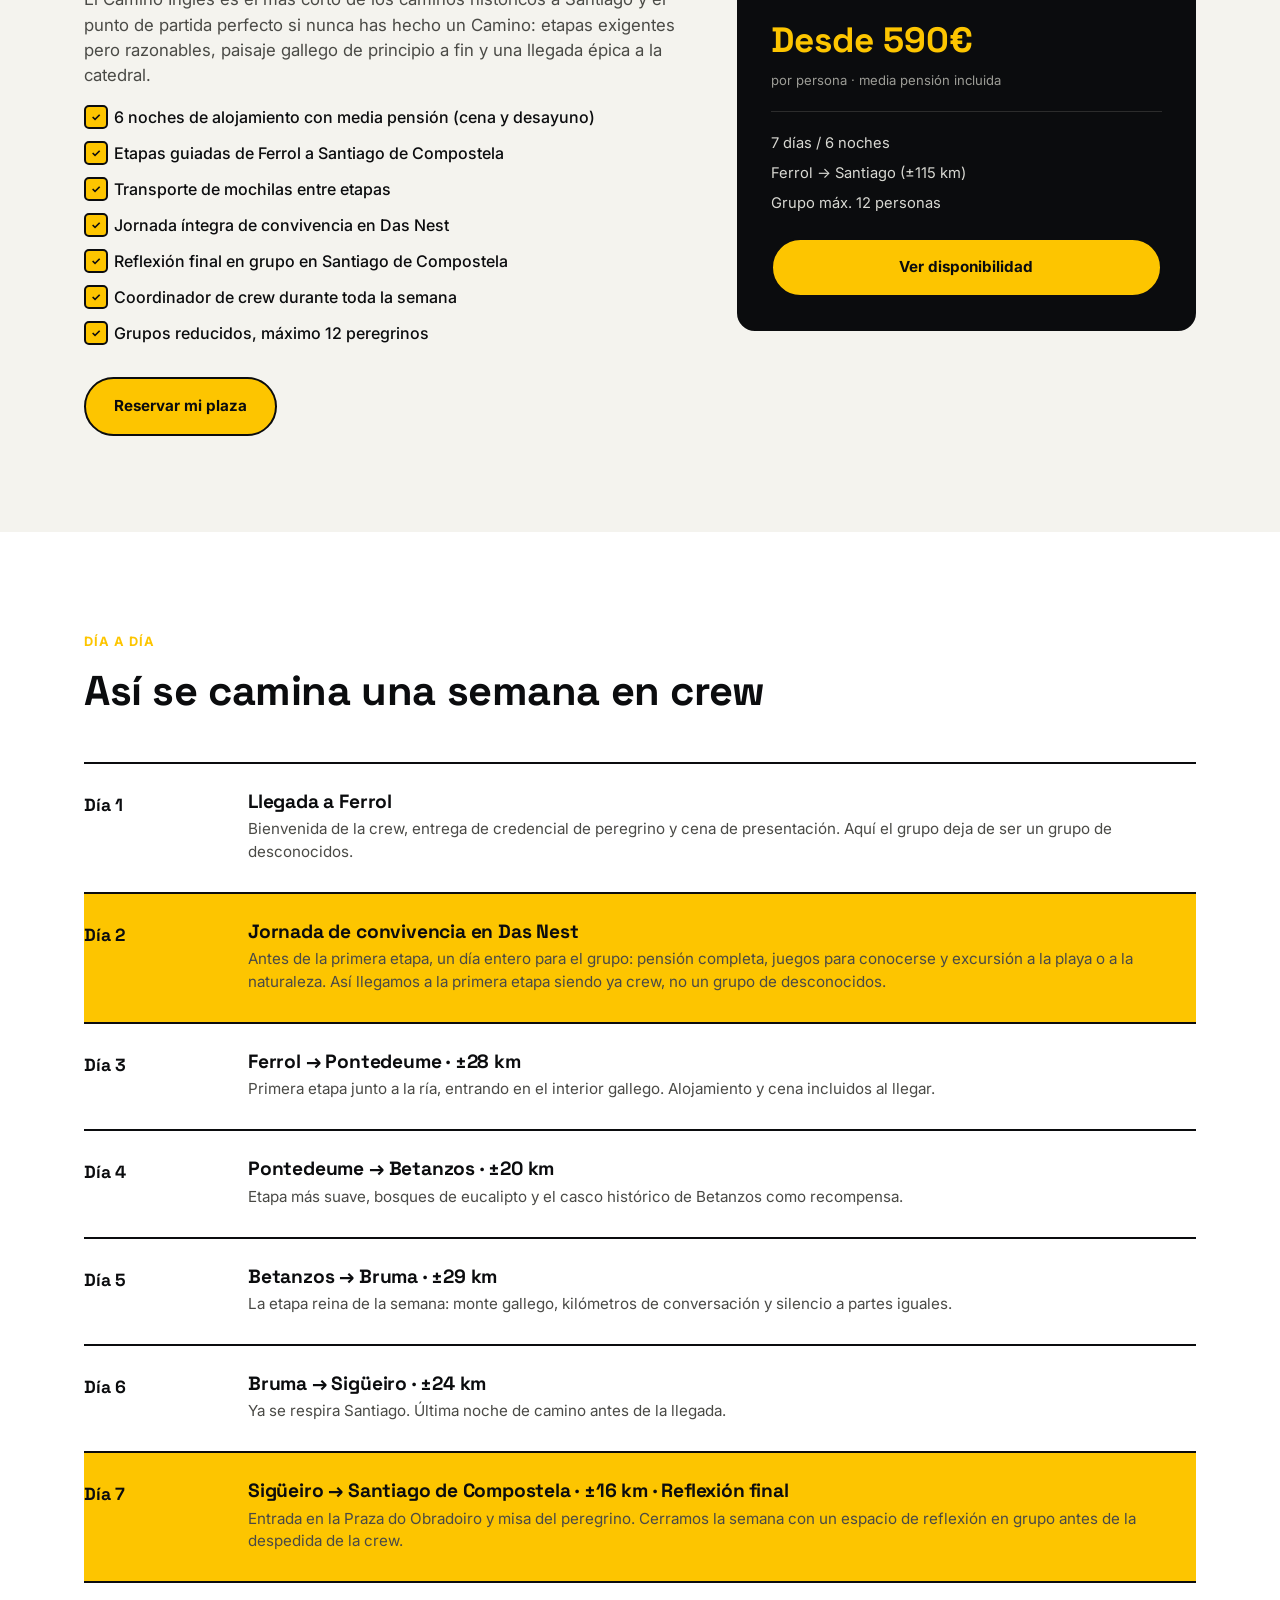
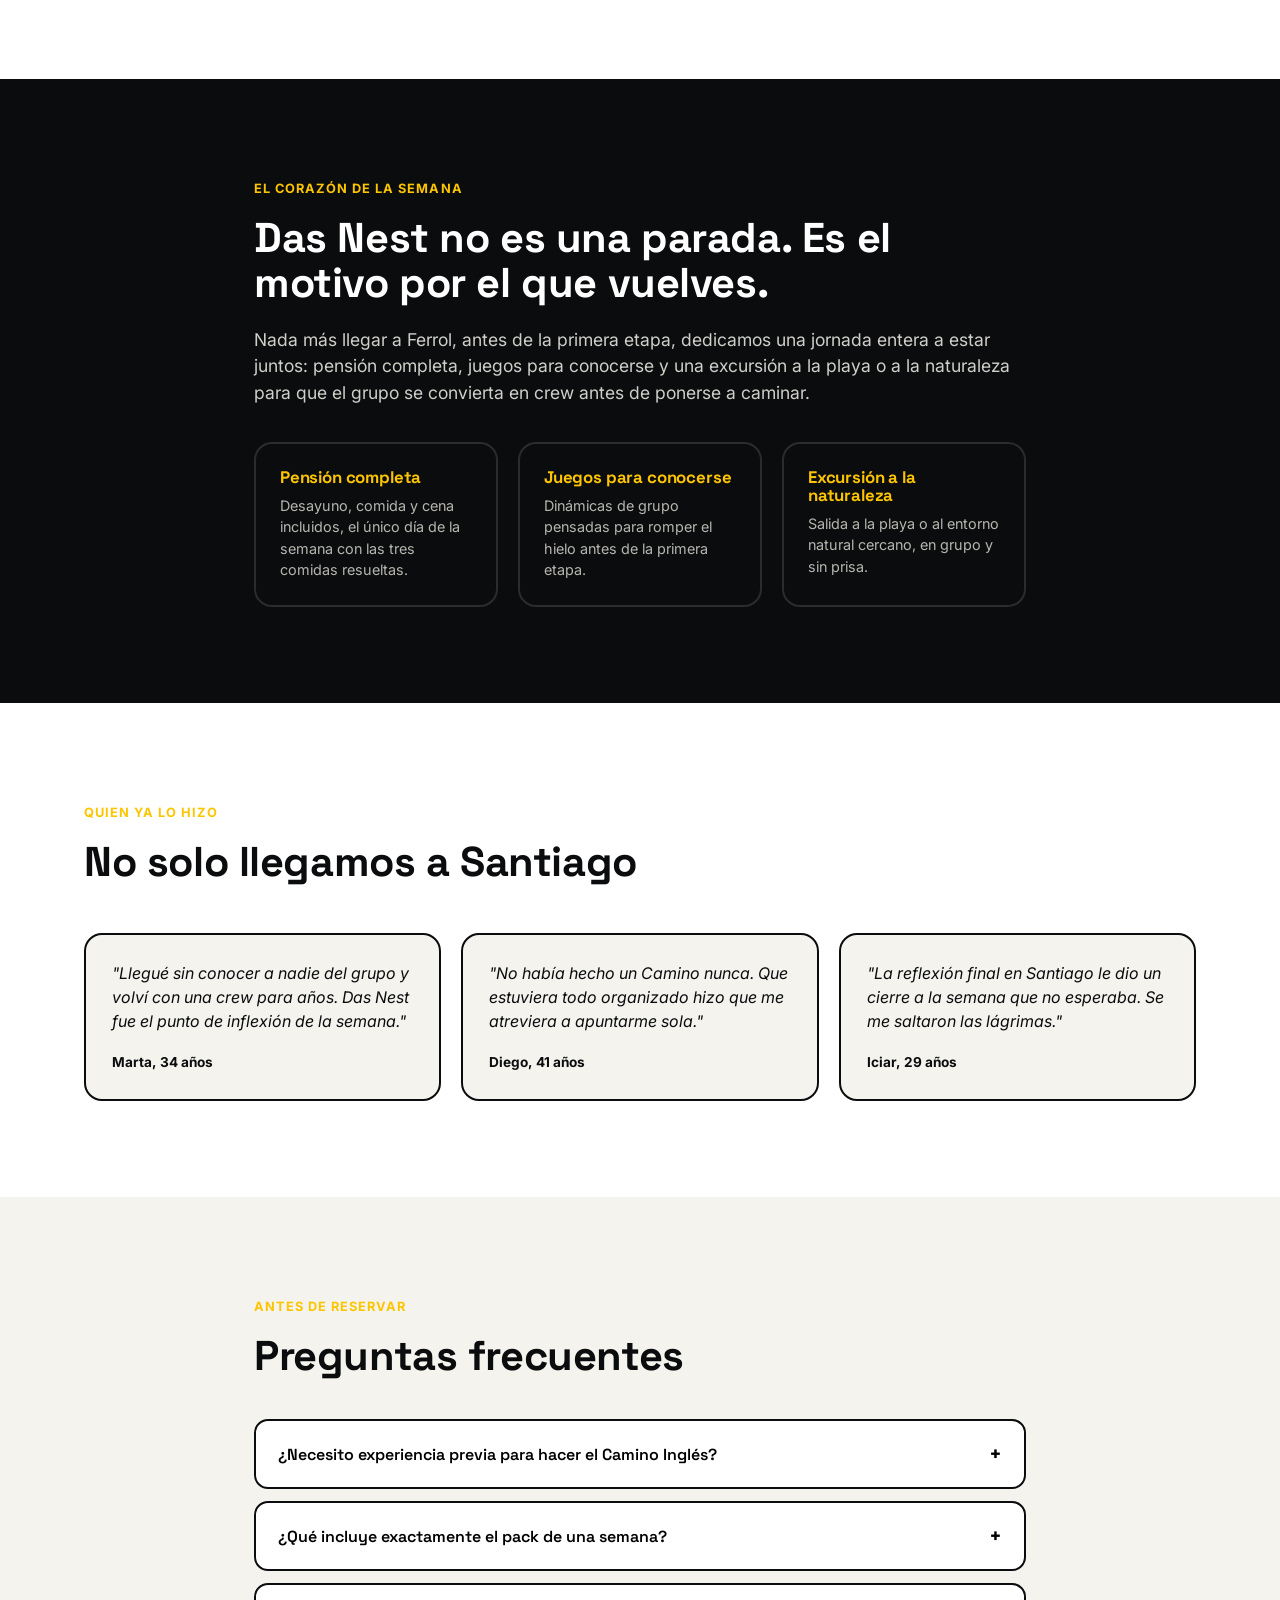
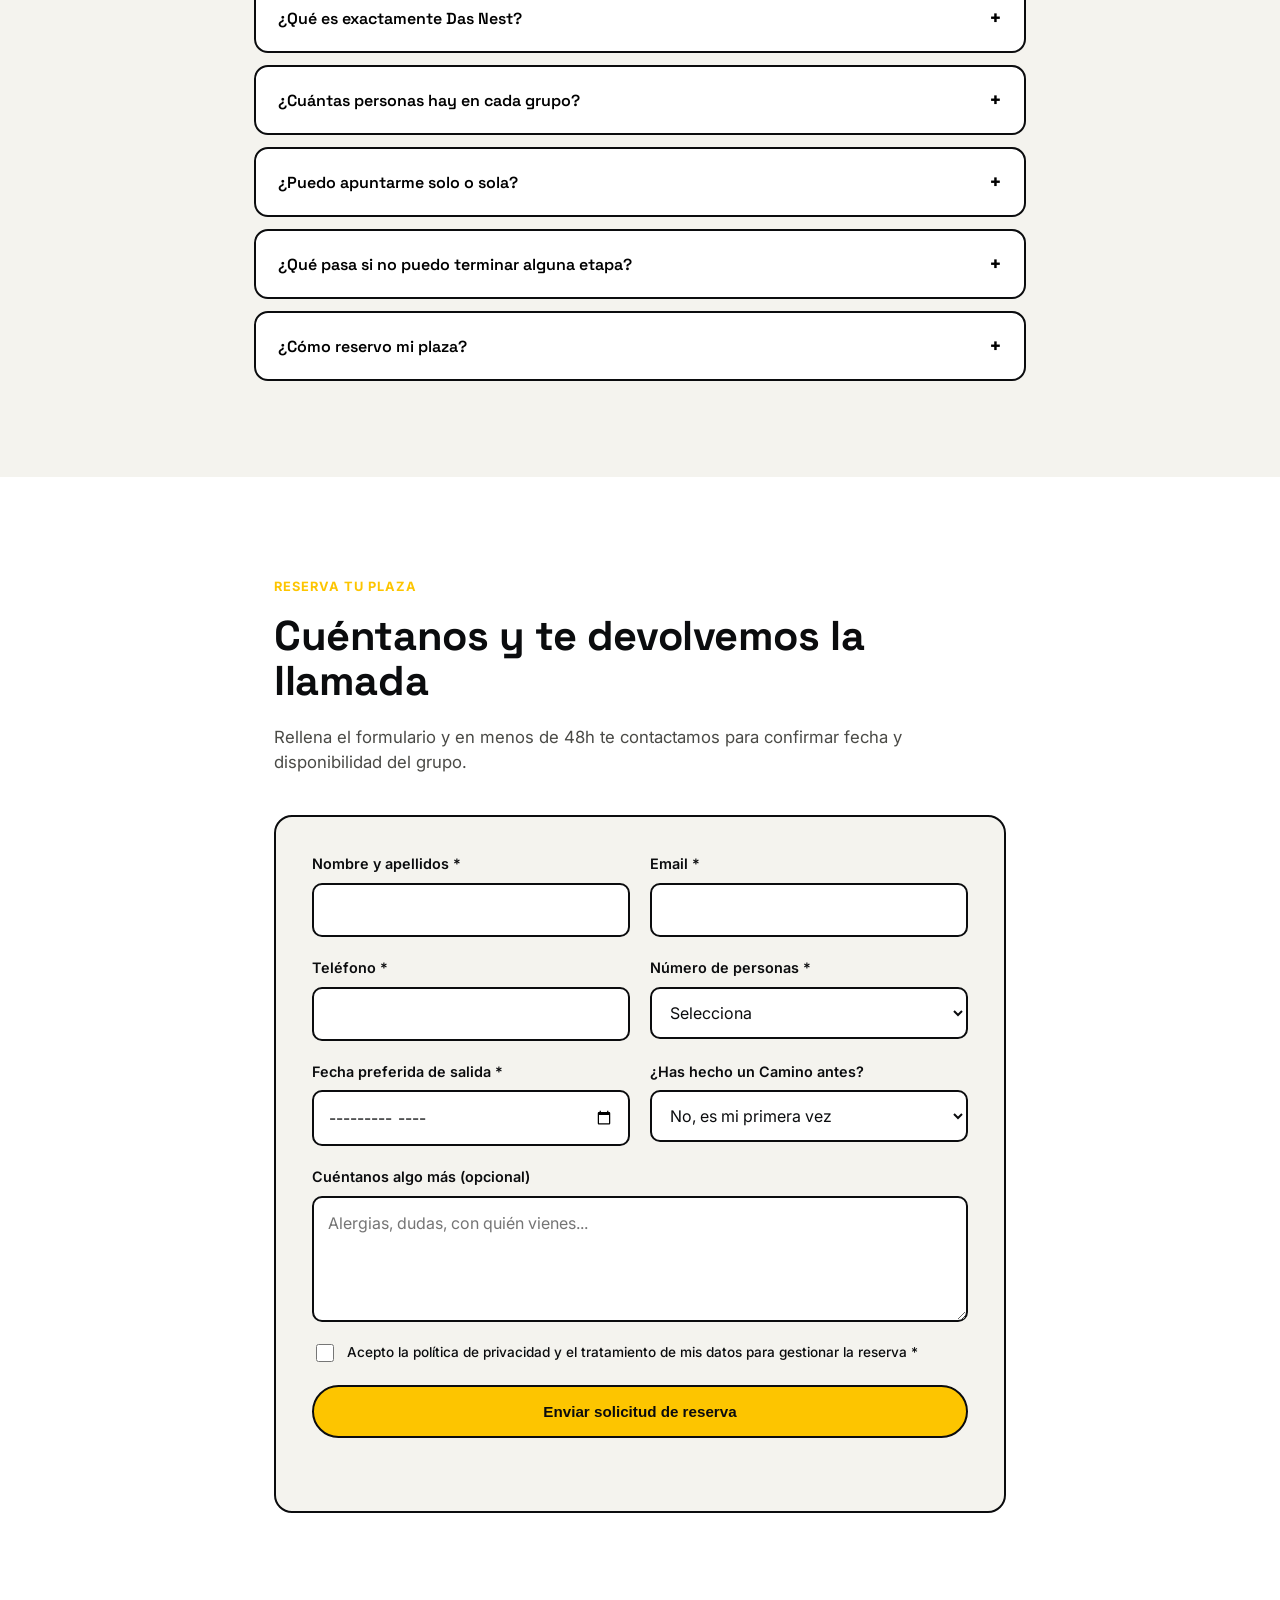
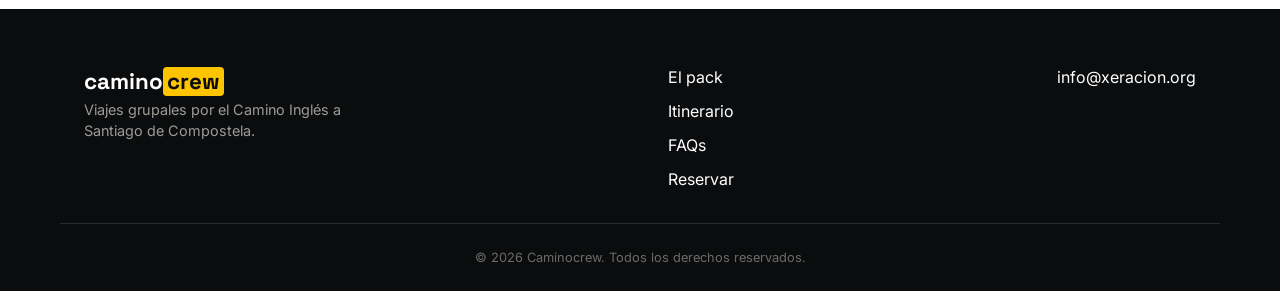
==== commit abc91a31: "Add translucent header and scroll fade-in for sections Header now uses a semi-transparent blurred ba" ====
--- a/index.html
+++ b/index.html
@@ -48,7 +48,7 @@
     </div>
   </section>
 
-  <section class="section" id="por-que">
+  <section class="section fade-in" id="por-que">
     <div class="wrap">
       <h2 class="section-title">No es un viaje. Es una semana que te reordena.</h2>
       <div class="value-grid">
@@ -76,7 +76,7 @@
     </div>
   </section>
 
-  <section class="section section-alt" id="pack">
+  <section class="section section-alt fade-in" id="pack">
     <div class="wrap pack-wrap">
       <div class="pack-copy">
         <p class="eyebrow">El pack</p>
@@ -111,7 +111,7 @@
     </div>
   </section>
 
-  <section class="section" id="itinerario">
+  <section class="section fade-in" id="itinerario">
     <div class="wrap">
       <p class="eyebrow">Día a día</p>
       <h2 class="section-title">Así se camina una semana en crew</h2>
@@ -169,7 +169,7 @@
     </div>
   </section>
 
-  <section class="section section-dark" id="dasnest">
+  <section class="section section-dark fade-in" id="dasnest">
     <div class="wrap dasnest-wrap">
       <p class="eyebrow eyebrow-light">El corazón de la semana</p>
       <h2 class="section-title-light">Das Nest no es una parada. Es el motivo por el que vuelves.</h2>
@@ -182,7 +182,7 @@
     </div>
   </section>
 
-  <section class="section" id="testimonios">
+  <section class="section fade-in" id="testimonios">
     <div class="wrap">
       <p class="eyebrow">Quien ya lo hizo</p>
       <h2 class="section-title">No solo llegamos a Santiago</h2>
@@ -203,7 +203,7 @@
     </div>
   </section>
 
-  <section class="section section-alt" id="faqs">
+  <section class="section section-alt fade-in" id="faqs">
     <div class="wrap faqs-wrap">
       <p class="eyebrow">Antes de reservar</p>
       <h2 class="section-title">Preguntas frecuentes</h2>
@@ -269,7 +269,7 @@
     </div>
   </section>
 
-  <section class="section" id="reserva">
+  <section class="section fade-in" id="reserva">
     <div class="wrap reserva-wrap">
       <p class="eyebrow">Reserva tu plaza</p>
       <h2 class="section-title">Cuéntanos y te devolvemos la llamada</h2>
--- a/css/style.css
+++ b/css/style.css
@@ -71,7 +71,9 @@
   position: sticky;
   top: 0;
   z-index: 50;
-  background: var(--paper);
+  background: rgba(255, 255, 255, 0.82);
+  backdrop-filter: blur(10px) saturate(140%);
+  -webkit-backdrop-filter: blur(10px) saturate(140%);
   border-bottom: 2px solid var(--ink);
 }
 .header-inner {
@@ -133,6 +135,24 @@
 .hero-stats div { display: flex; flex-direction: column; }
 .hero-stats strong { font-family: 'Space Grotesk', sans-serif; font-size: 2rem; color: var(--lime); }
 .hero-stats span { font-size: .85rem; color: #9c9c96; }
+
+/* Scroll reveal */
+.fade-in {
+  opacity: 0;
+  transform: translateY(28px);
+  transition: opacity .7s ease, transform .7s ease;
+}
+.fade-in.is-visible {
+  opacity: 1;
+  transform: none;
+}
+@media (prefers-reduced-motion: reduce) {
+  .fade-in {
+    opacity: 1;
+    transform: none;
+    transition: none;
+  }
+}
 
 /* Sections */
 .section { padding: 96px 0; }
@@ -333,7 +353,9 @@
   .main-nav {
     position: absolute;
     top: 76px; left: 0; right: 0;
-    background: var(--paper);
+    background: rgba(255, 255, 255, 0.92);
+    backdrop-filter: blur(10px) saturate(140%);
+    -webkit-backdrop-filter: blur(10px) saturate(140%);
     border-bottom: 2px solid var(--ink);
     flex-direction: column;
     align-items: flex-start;
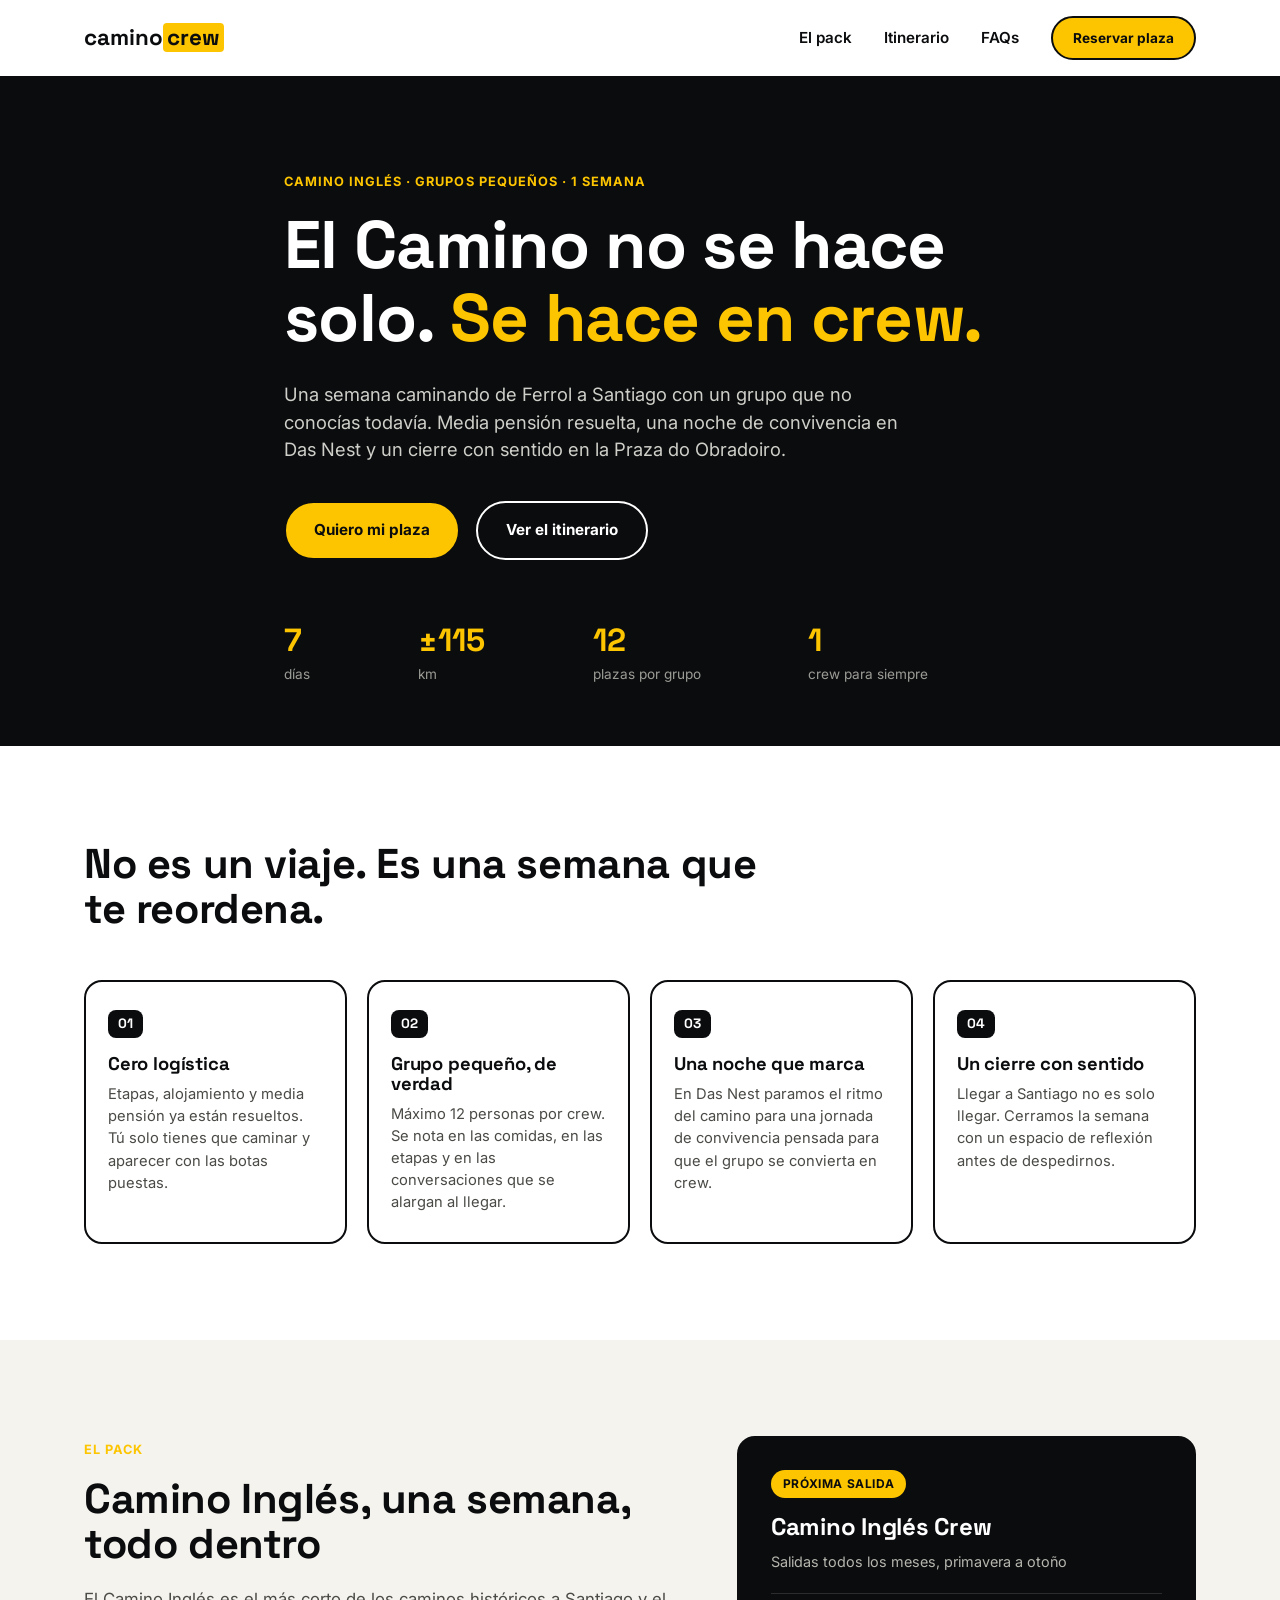
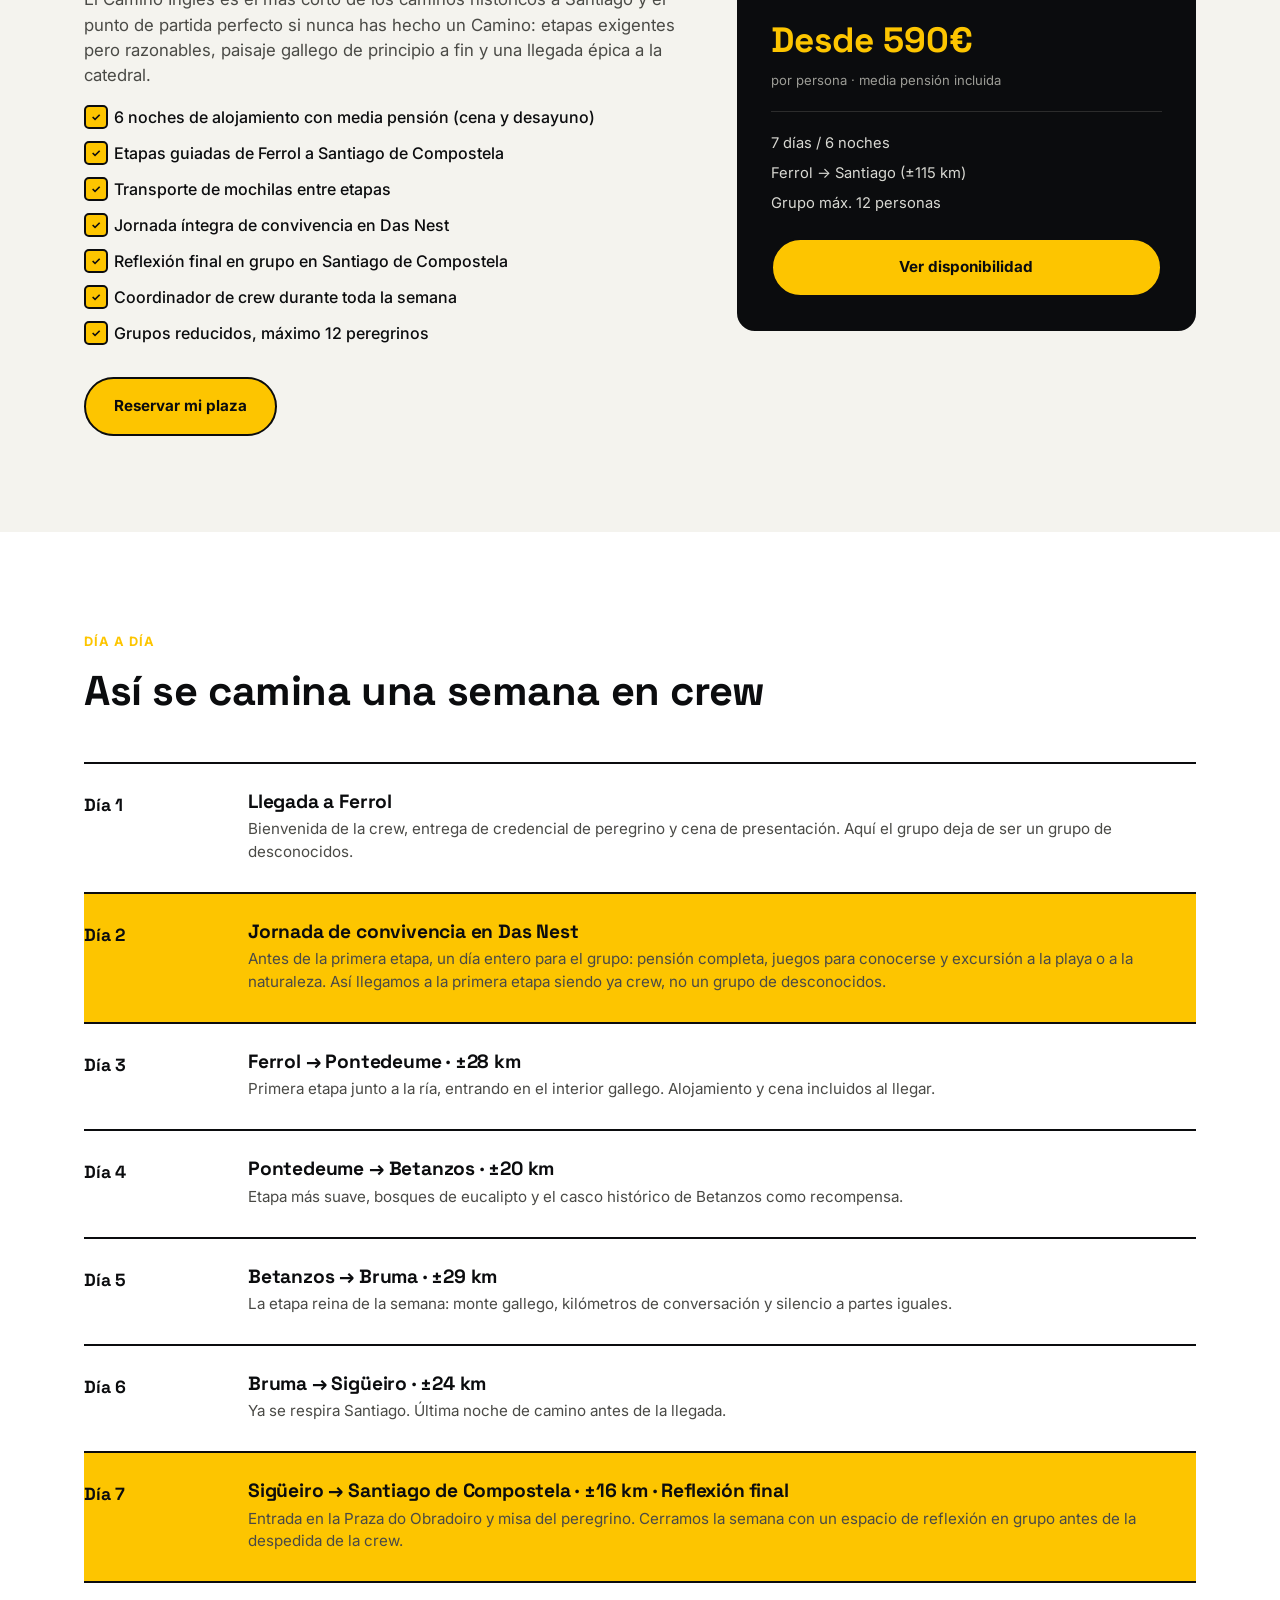
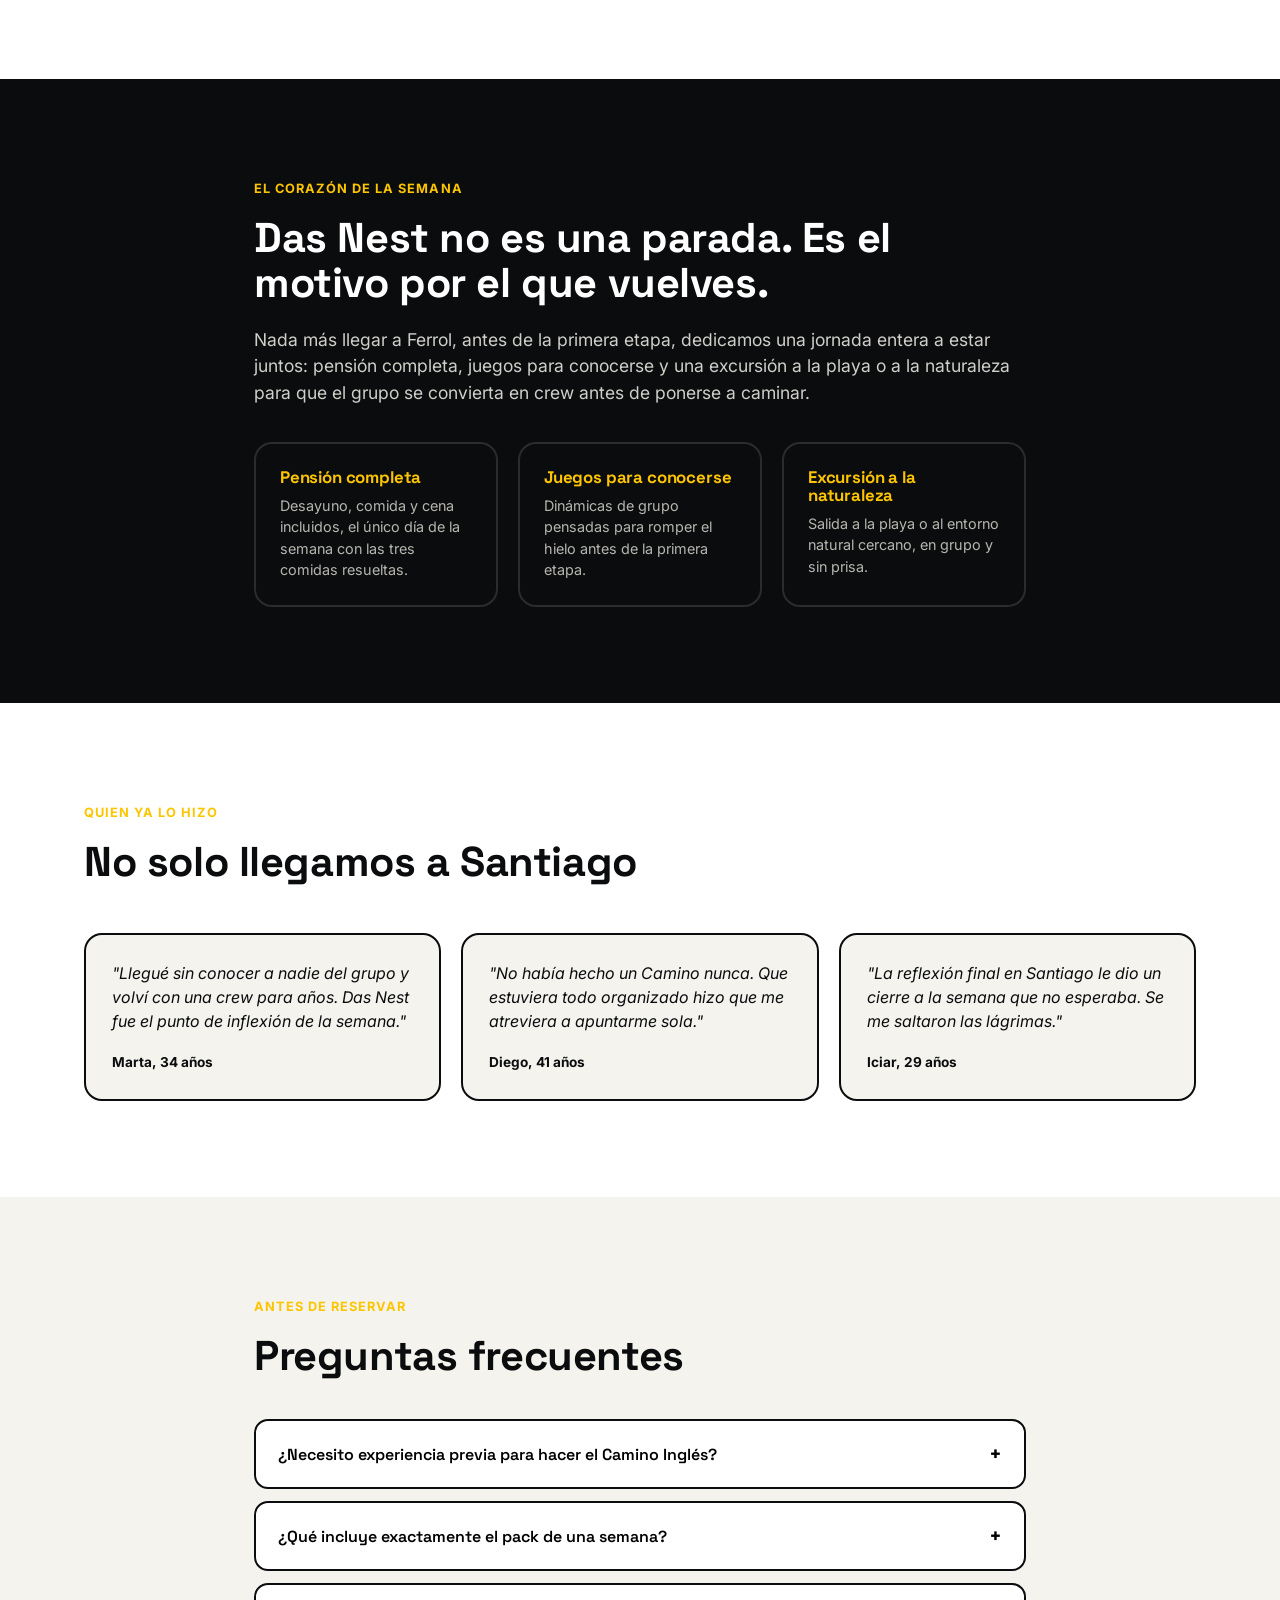
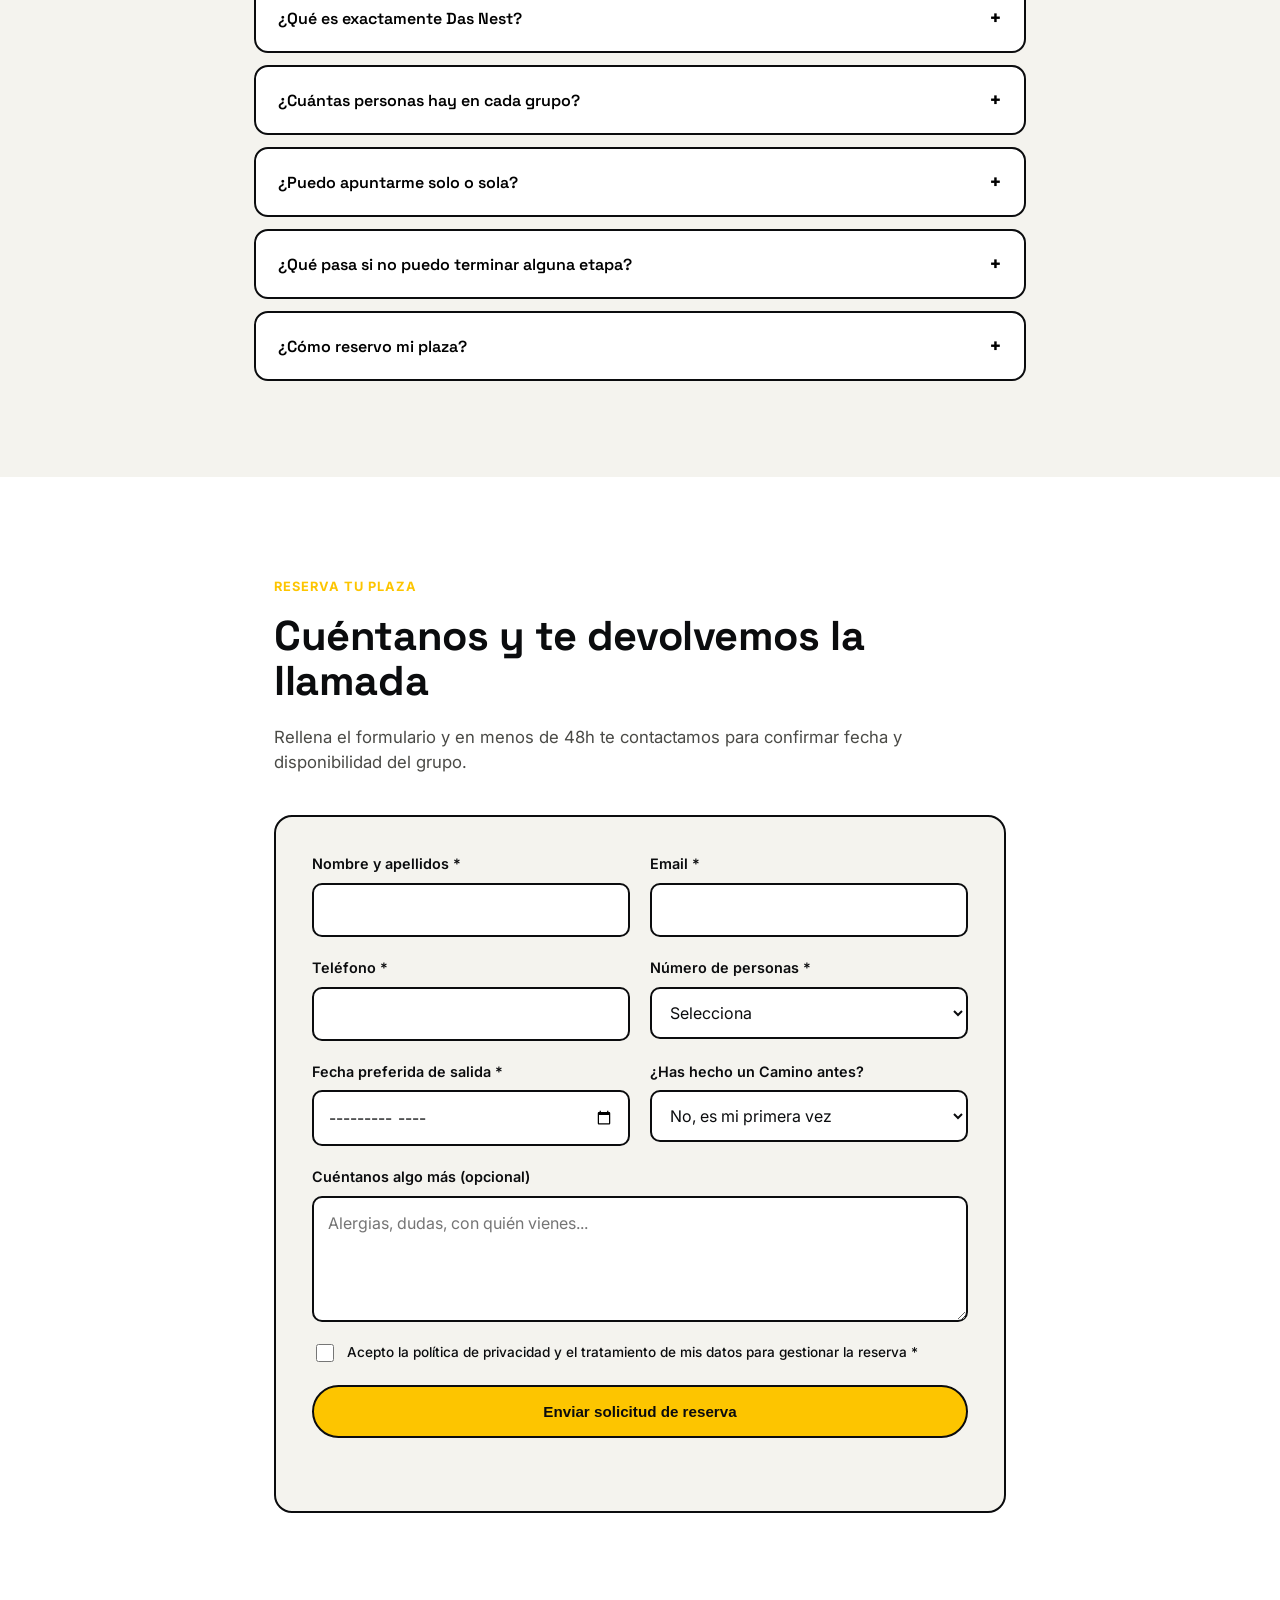
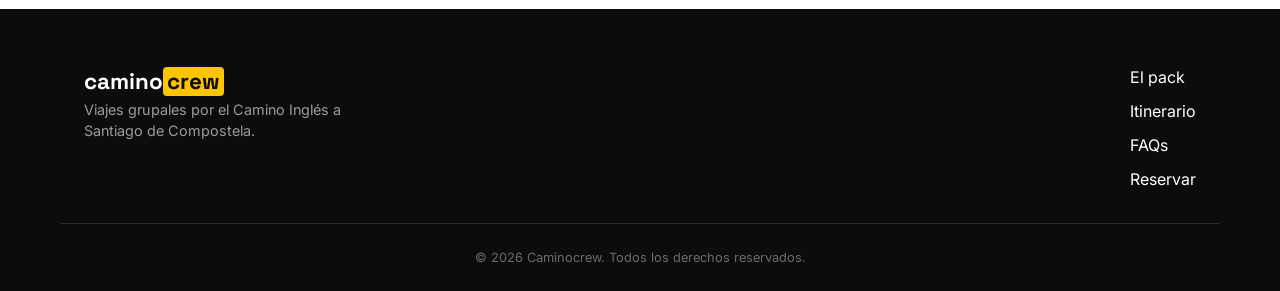
==== commit d440325f: "Remove email address from footer Co-Authored-By: Claude Sonnet 5 <noreply@anthropic.com> Claude-Sess" ====
--- a/index.html
+++ b/index.html
@@ -345,9 +345,6 @@
       <a href="#faqs">FAQs</a>
       <a href="#reserva">Reservar</a>
     </div>
-    <div class="footer-contact">
-      <a href="mailto:info@xeracion.org">info@xeracion.org</a>
-    </div>
   </div>
   <p class="footer-legal">© <span id="year"></span> Caminocrew. Todos los derechos reservados.</p>
 </footer>
--- a/css/style.css
+++ b/css/style.css
@@ -336,7 +336,6 @@
 .footer-inner p { color: #9c9c96; font-size: .9rem; max-width: 260px; }
 .footer-links { display: flex; flex-direction: column; gap: 10px; }
 .footer-links a:hover { color: var(--lime); }
-.footer-contact a:hover { color: var(--lime); }
 .footer-legal { text-align: center; color: #6b6b66; font-size: .8rem; margin: 24px 0 0; }
 
 /* Responsive */
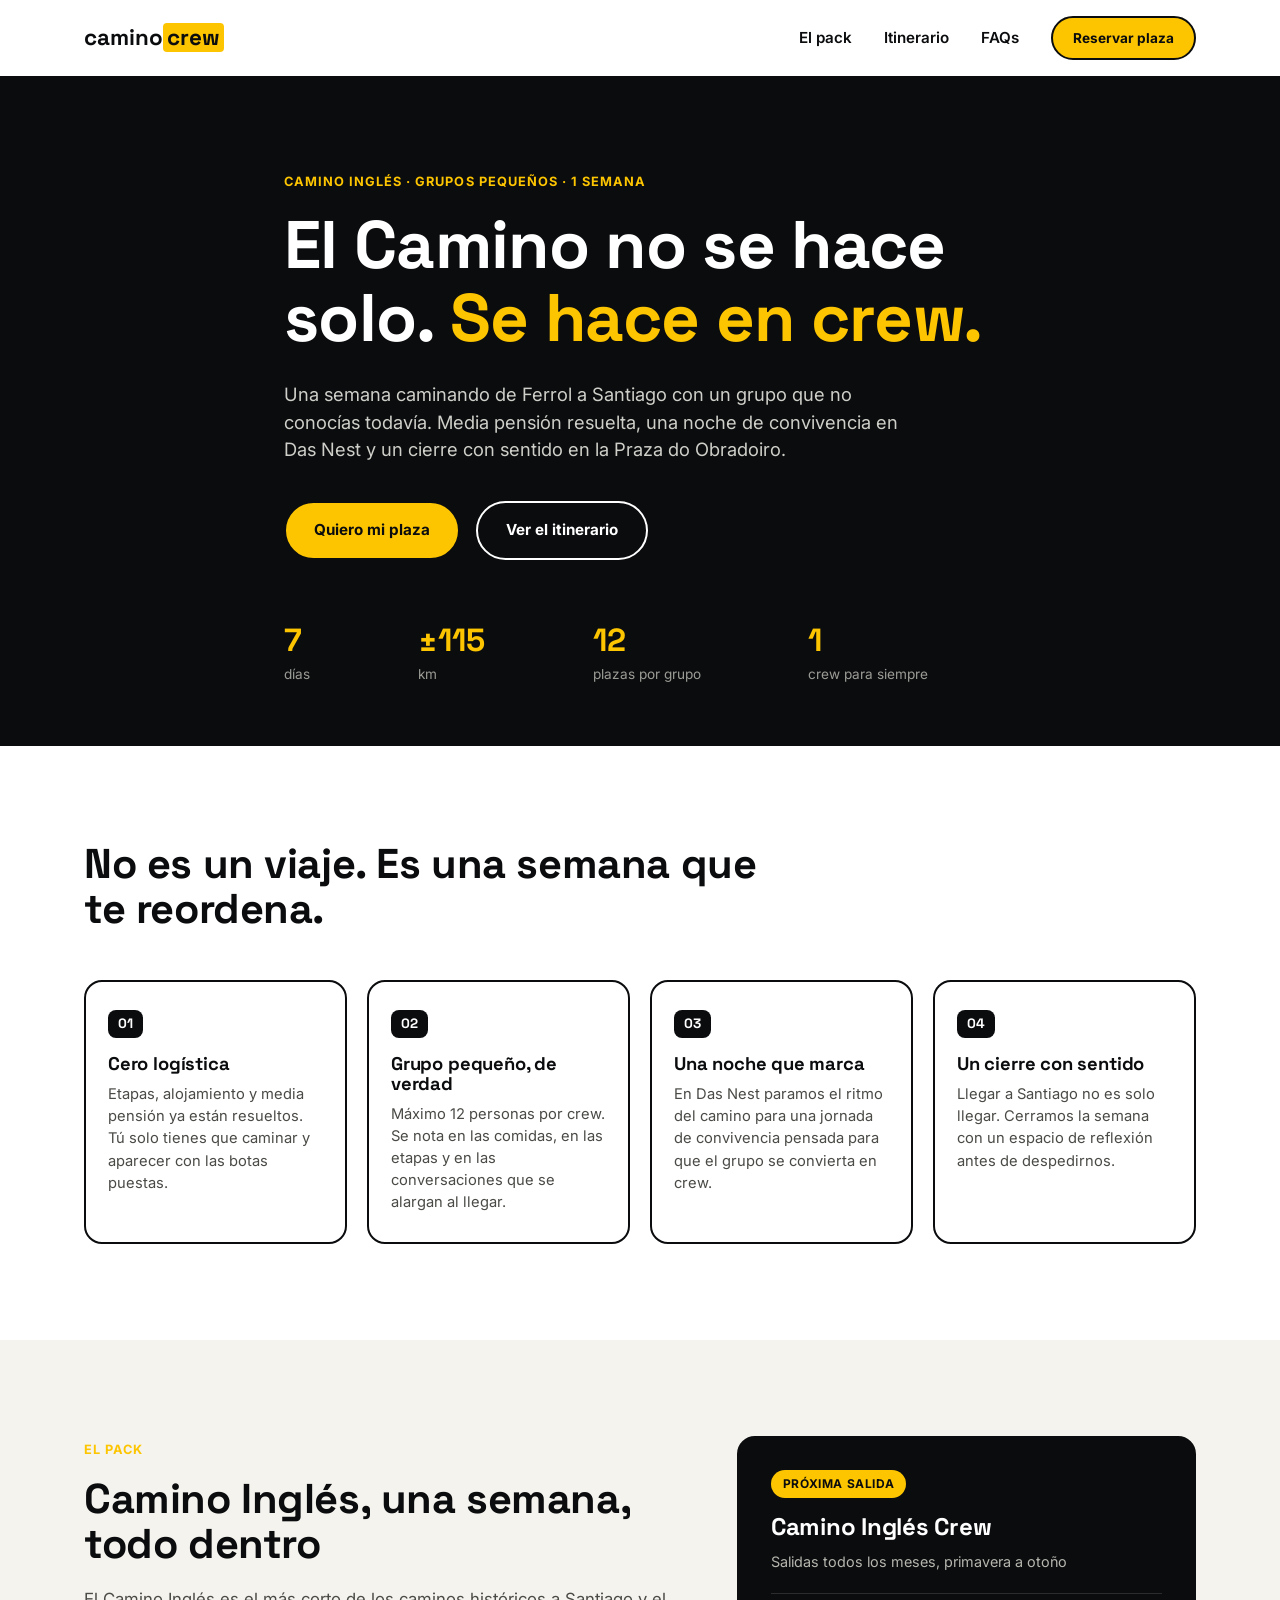
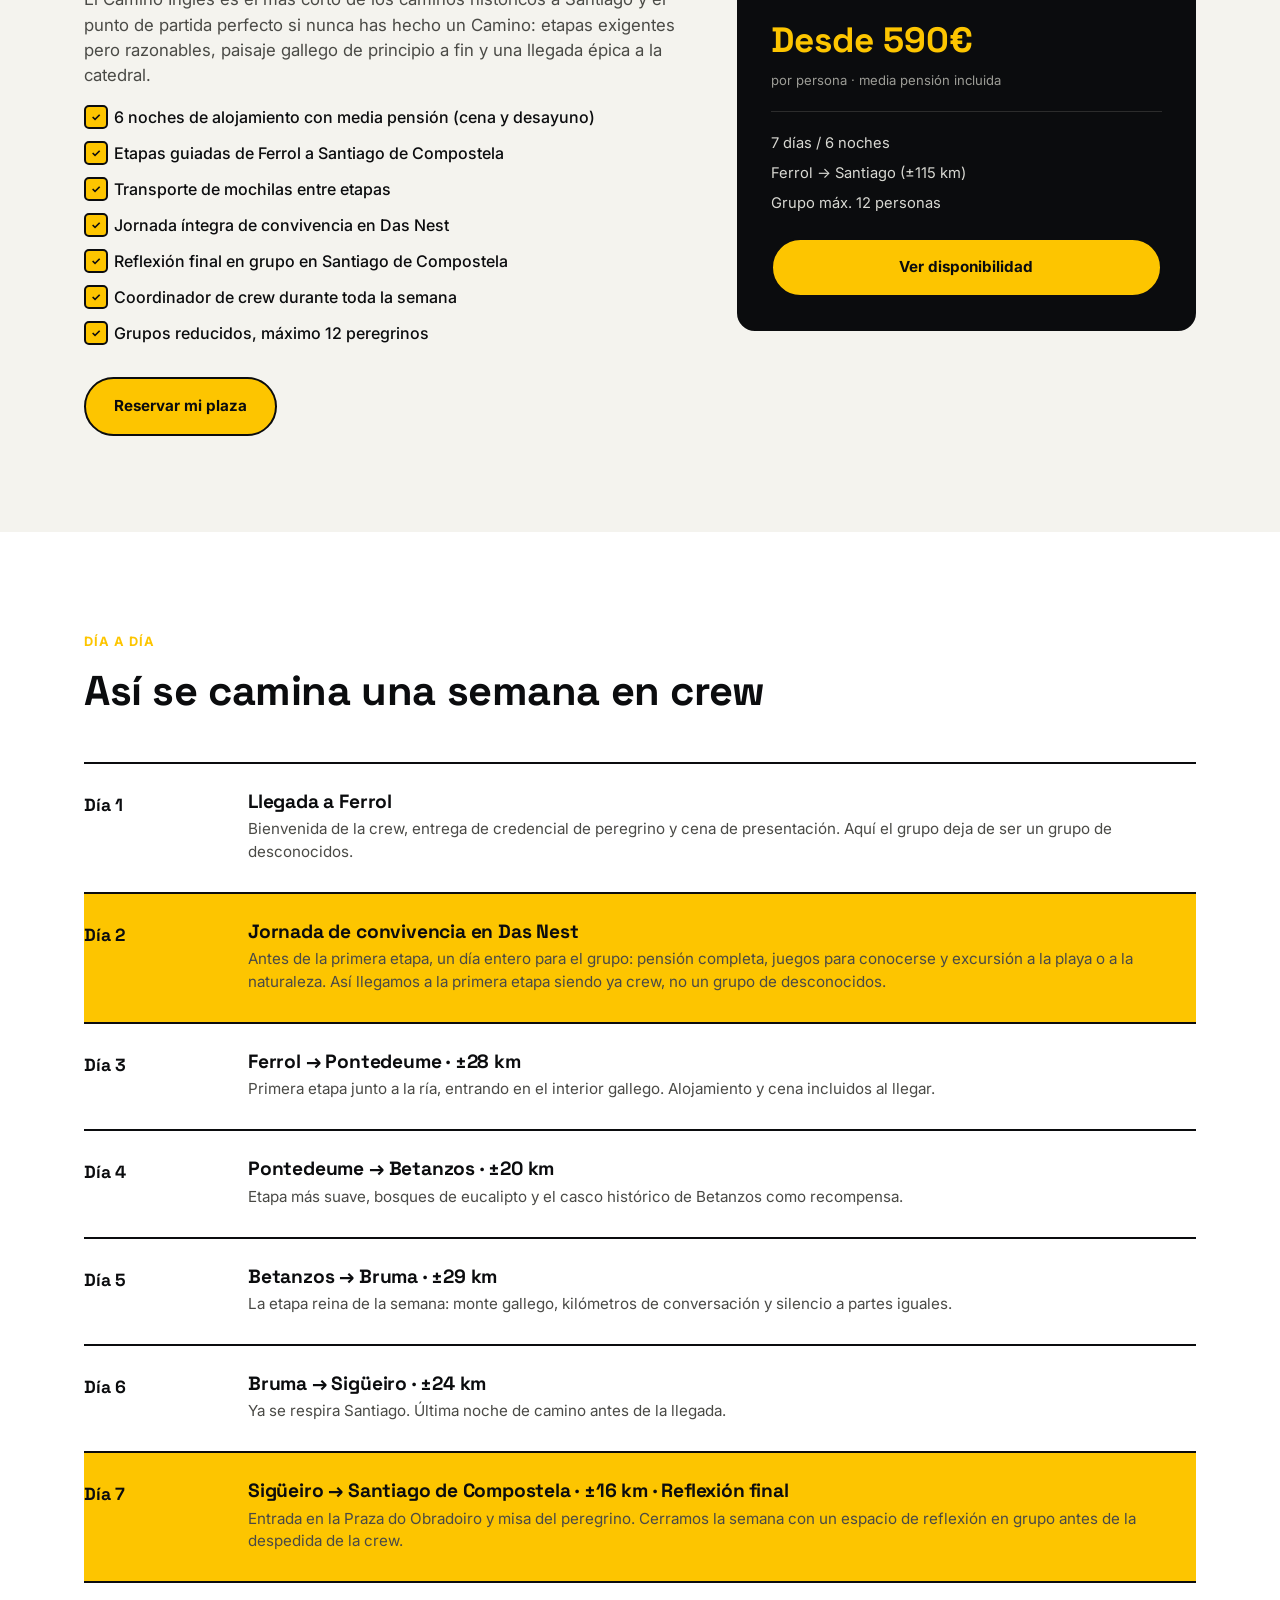
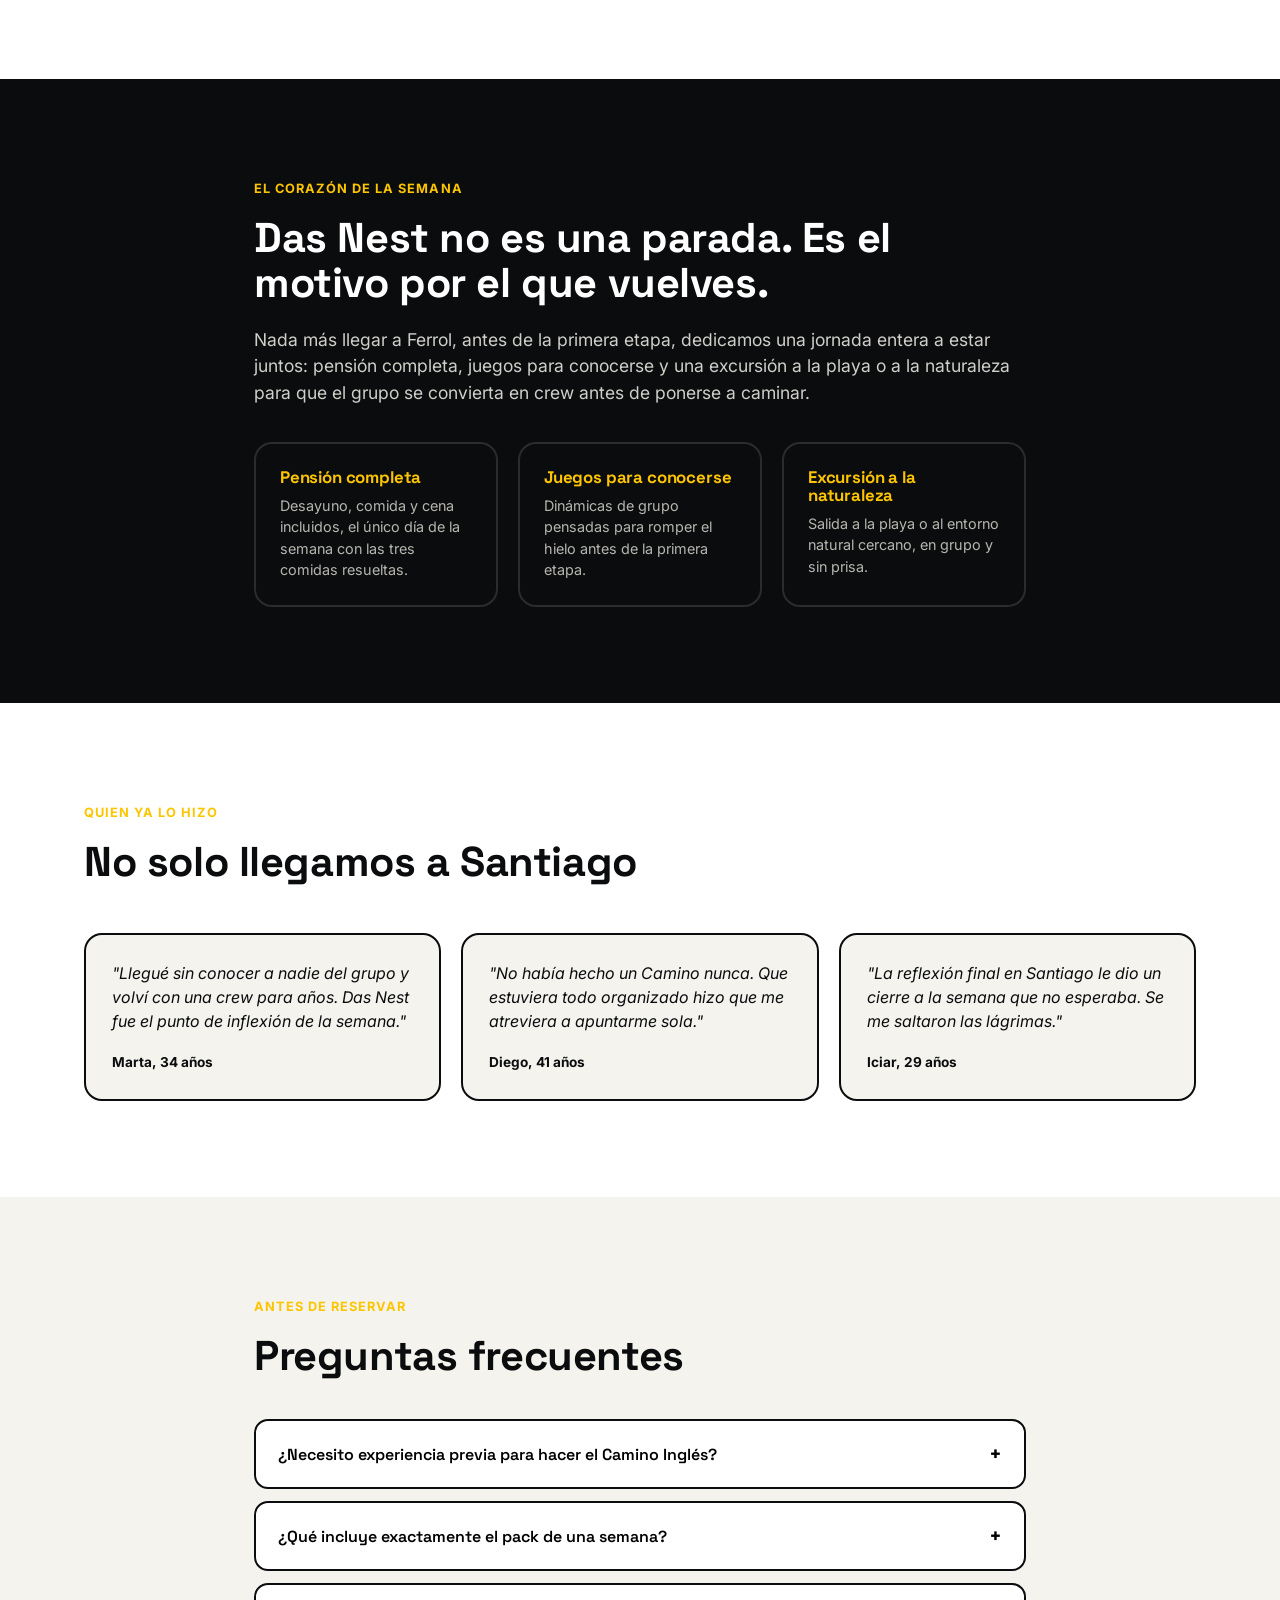
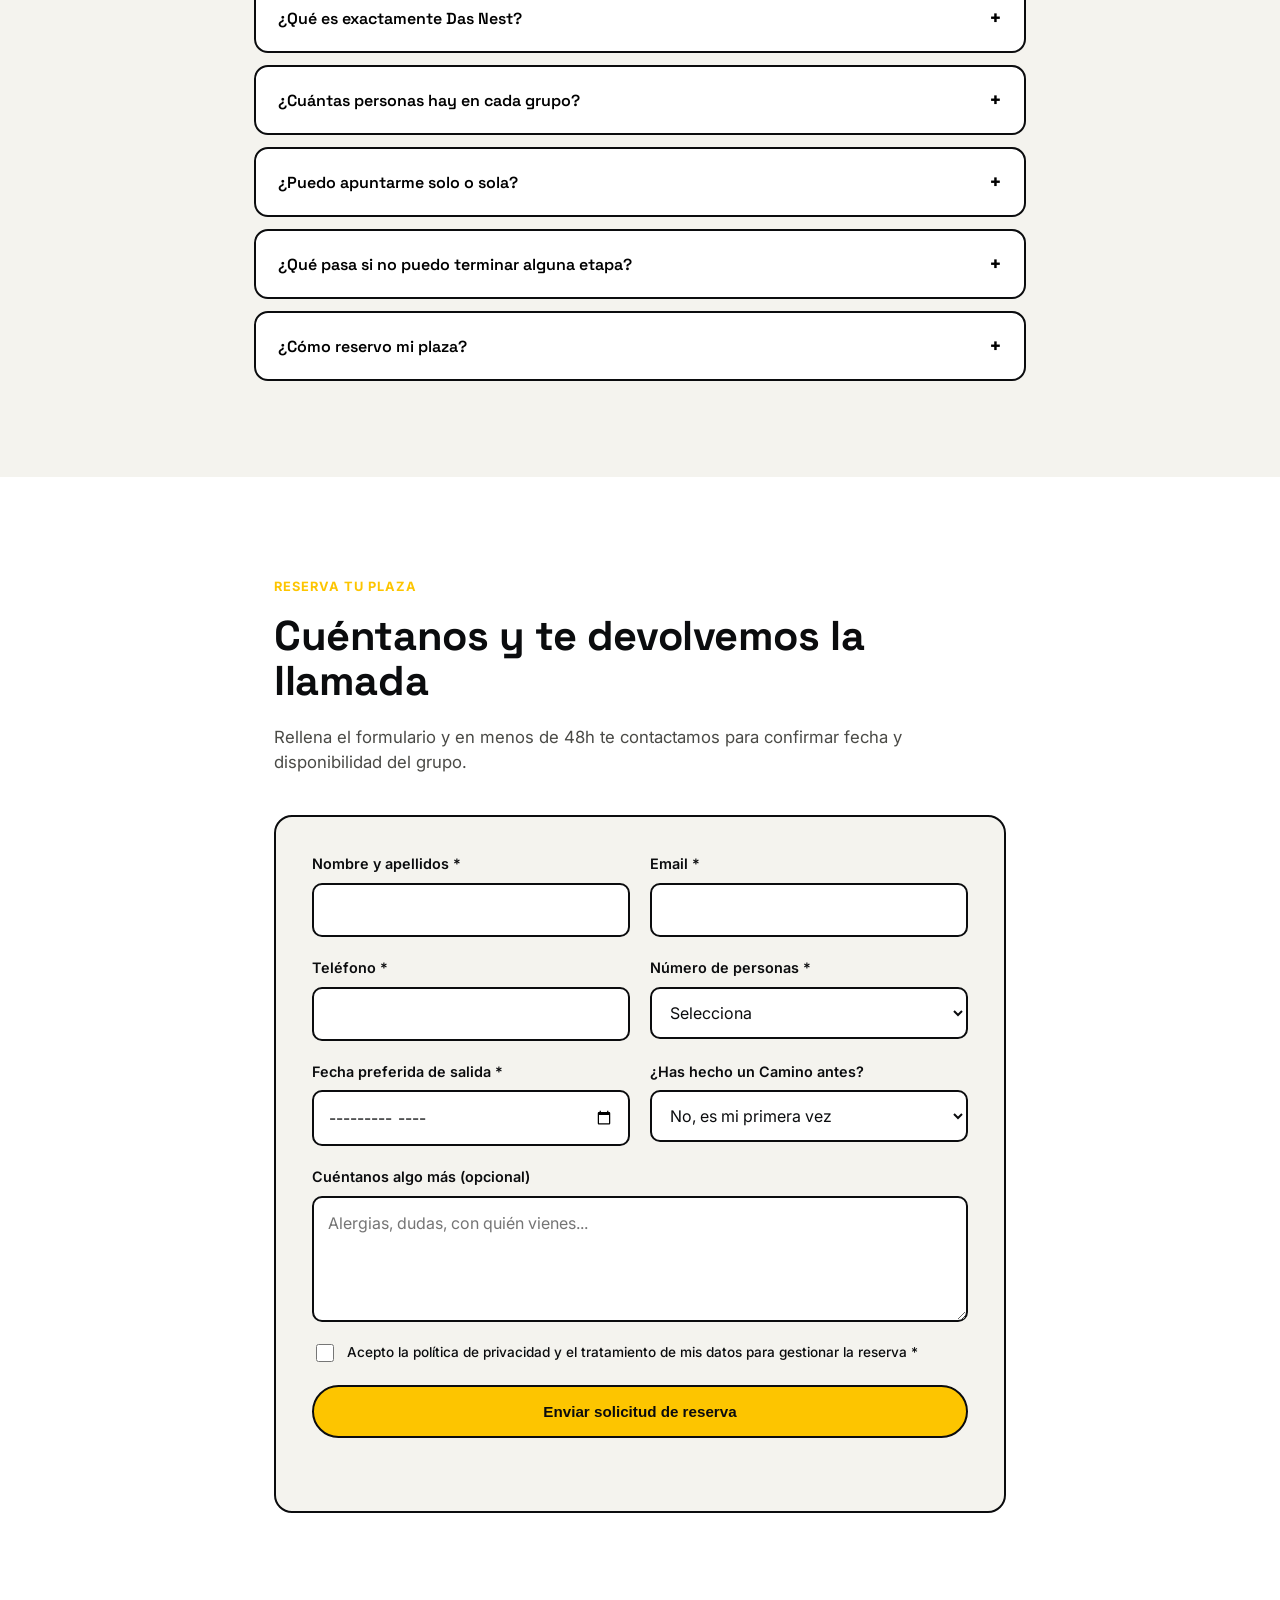
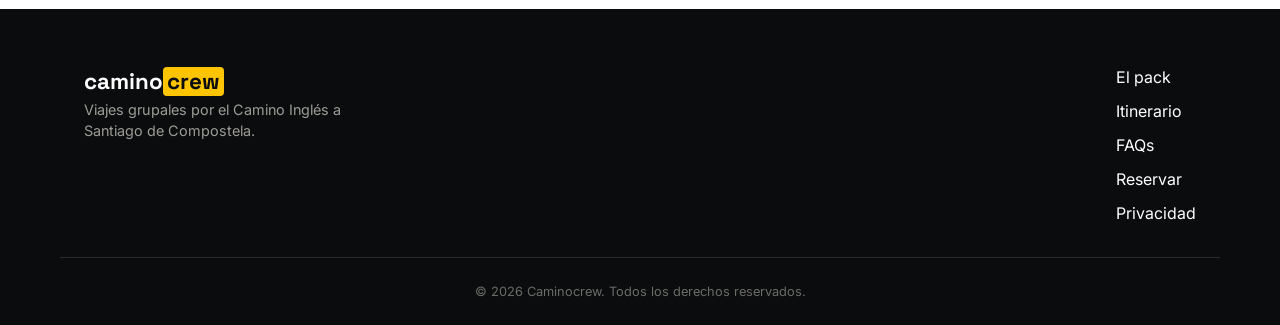
==== commit 1d55a4ef: "Add privacy policy page Adds privacidad.html covering data collected via the booking form, purpose, " ====
--- a/index.html
+++ b/index.html
@@ -322,7 +322,7 @@
         </div>
         <label class="checkbox-field">
           <input type="checkbox" id="privacidad" name="privacidad" required>
-          <span>Acepto la política de privacidad y el tratamiento de mis datos para gestionar la reserva *</span>
+          <span>Acepto la <a href="privacidad.html" target="_blank" rel="noopener">política de privacidad</a> y el tratamiento de mis datos para gestionar la reserva *</span>
         </label>
 
         <button type="submit" class="btn btn-primary btn-block" id="submitBtn">Enviar solicitud de reserva</button>
@@ -344,6 +344,7 @@
       <a href="#itinerario">Itinerario</a>
       <a href="#faqs">FAQs</a>
       <a href="#reserva">Reservar</a>
+      <a href="privacidad.html">Privacidad</a>
     </div>
   </div>
   <p class="footer-legal">© <span id="year"></span> Caminocrew. Todos los derechos reservados.</p>
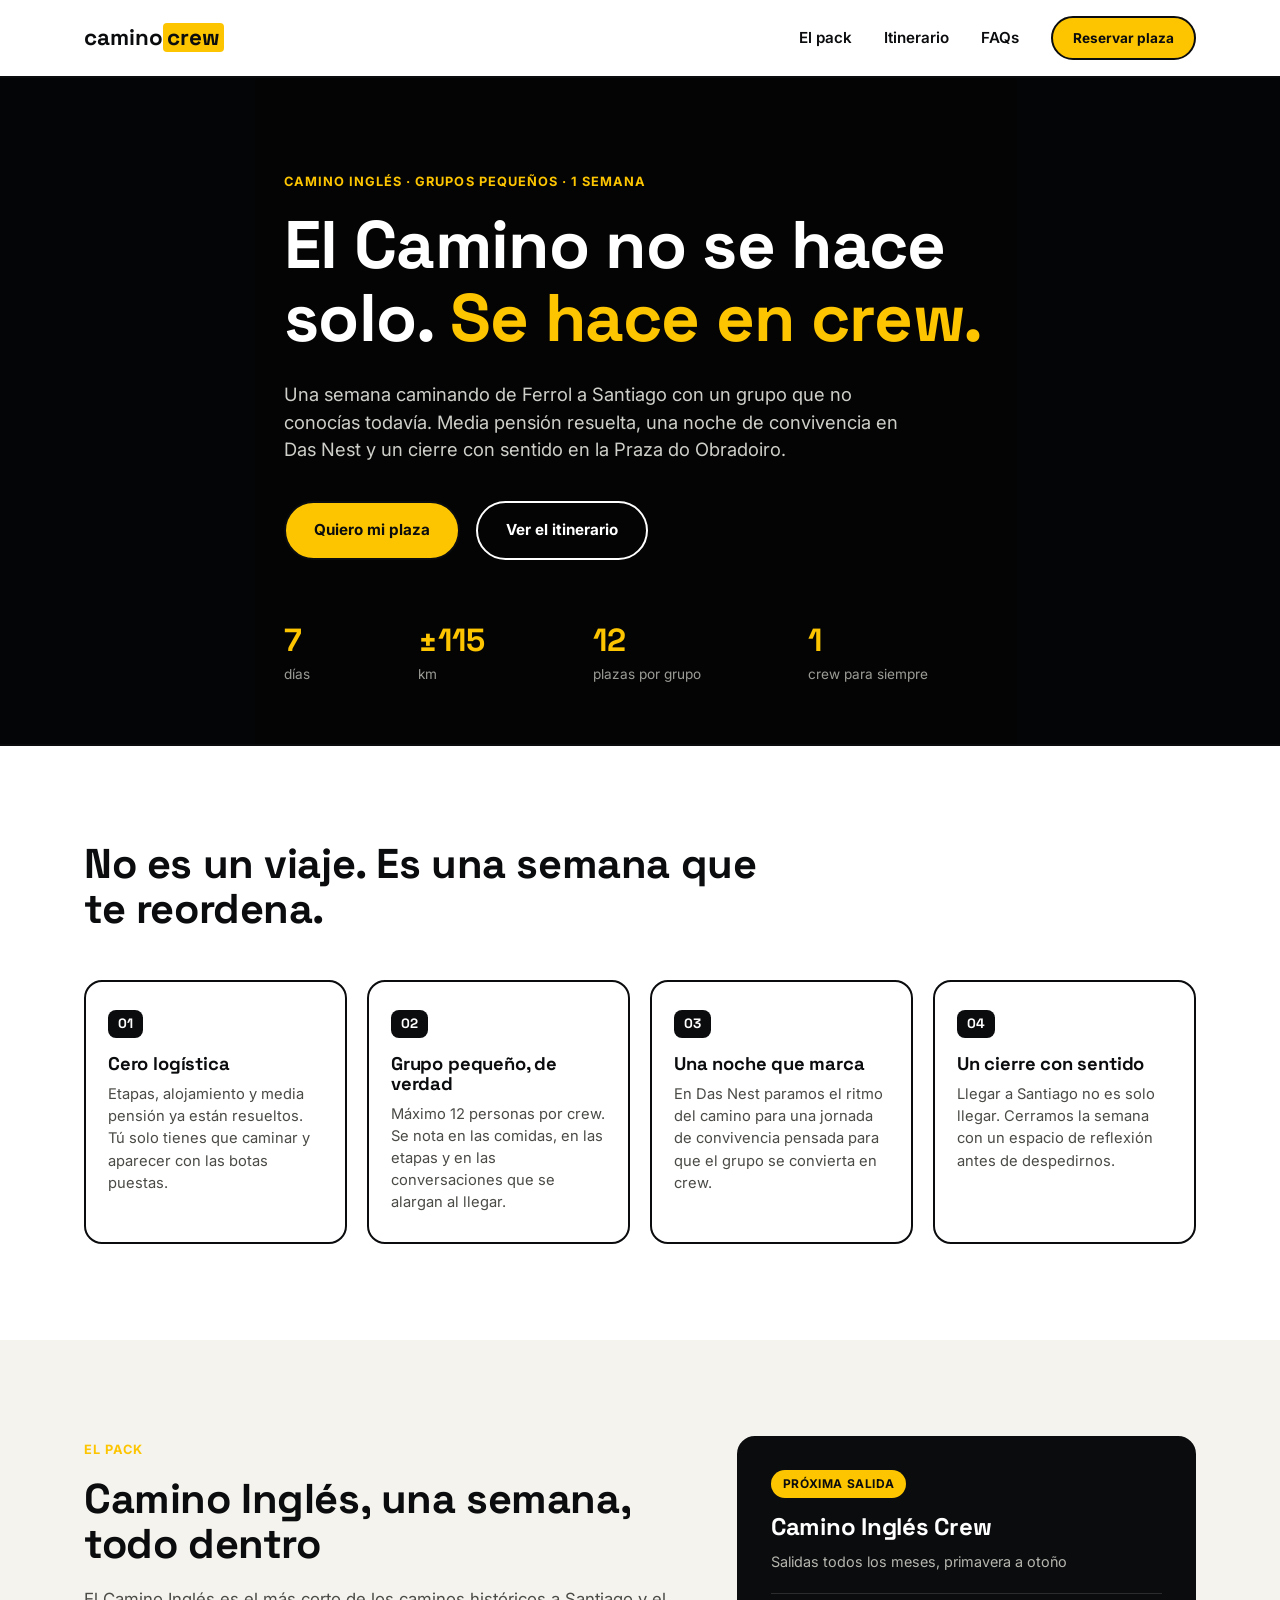
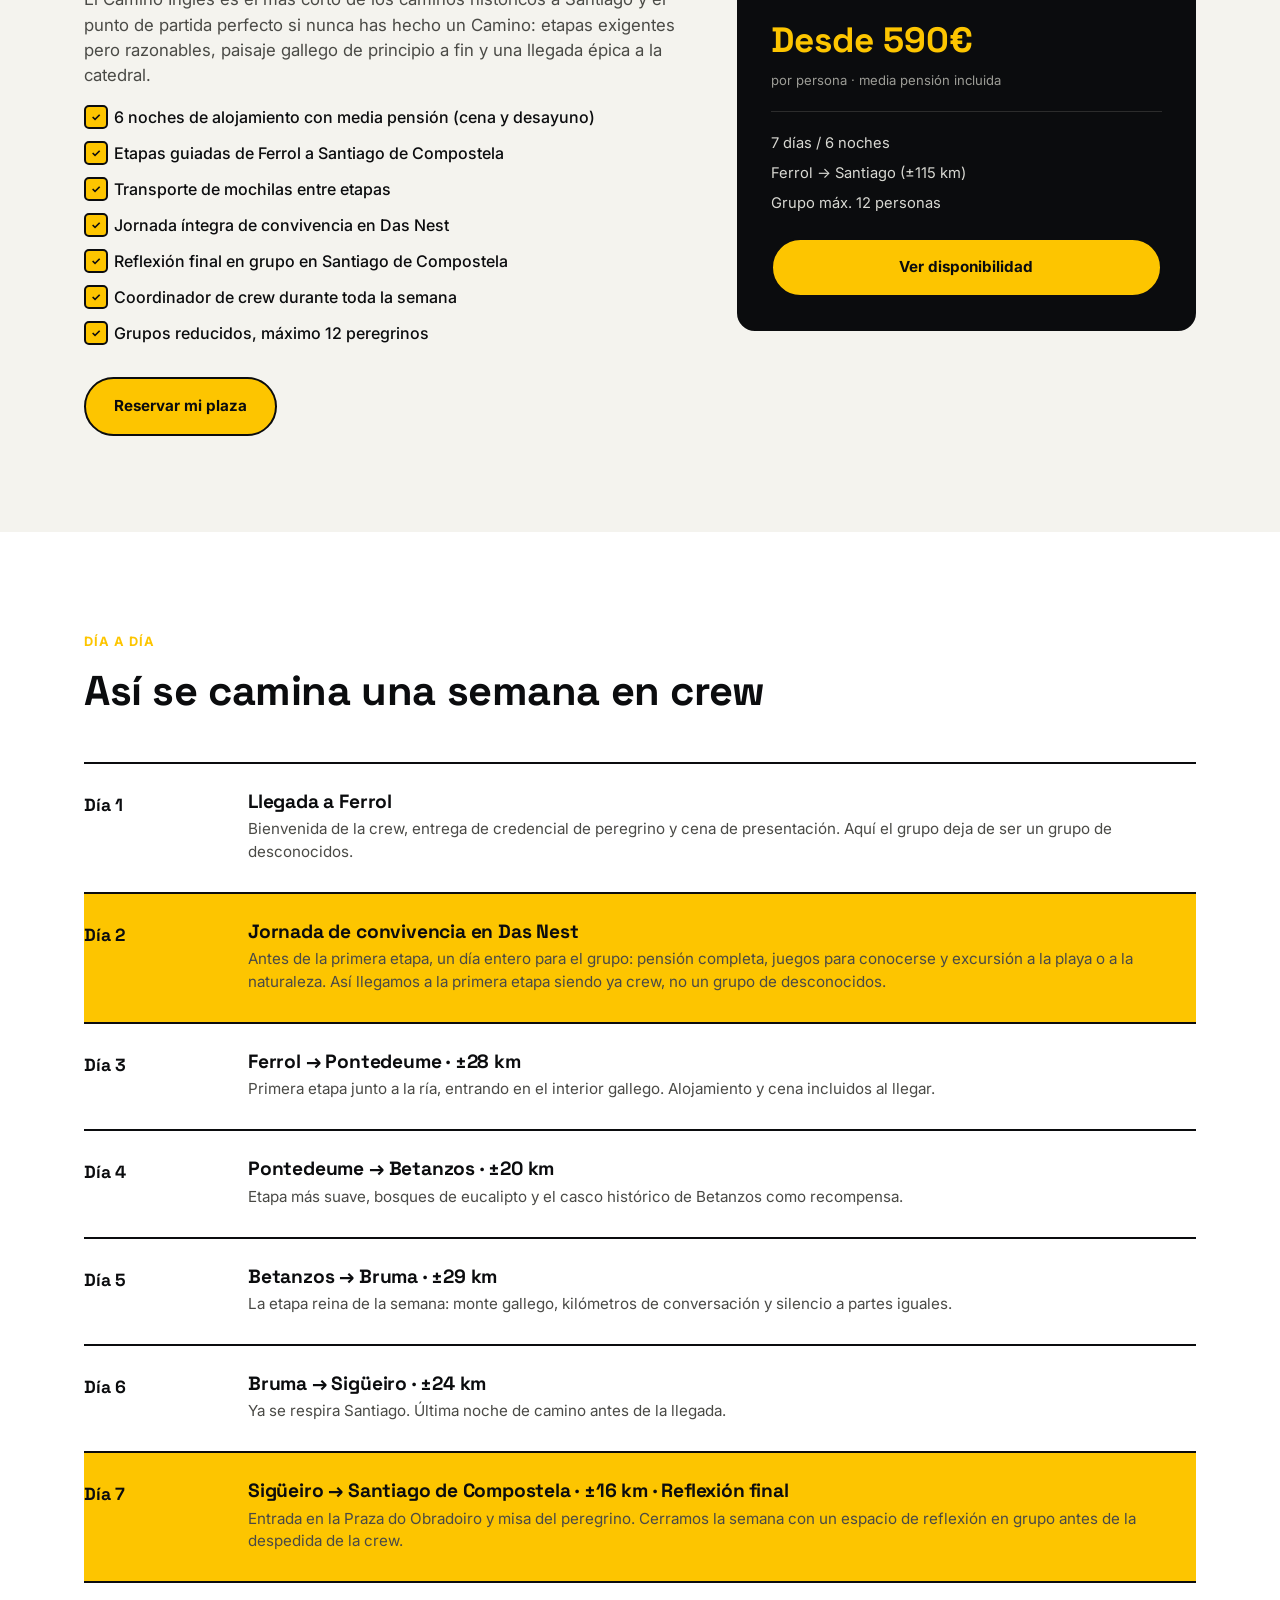
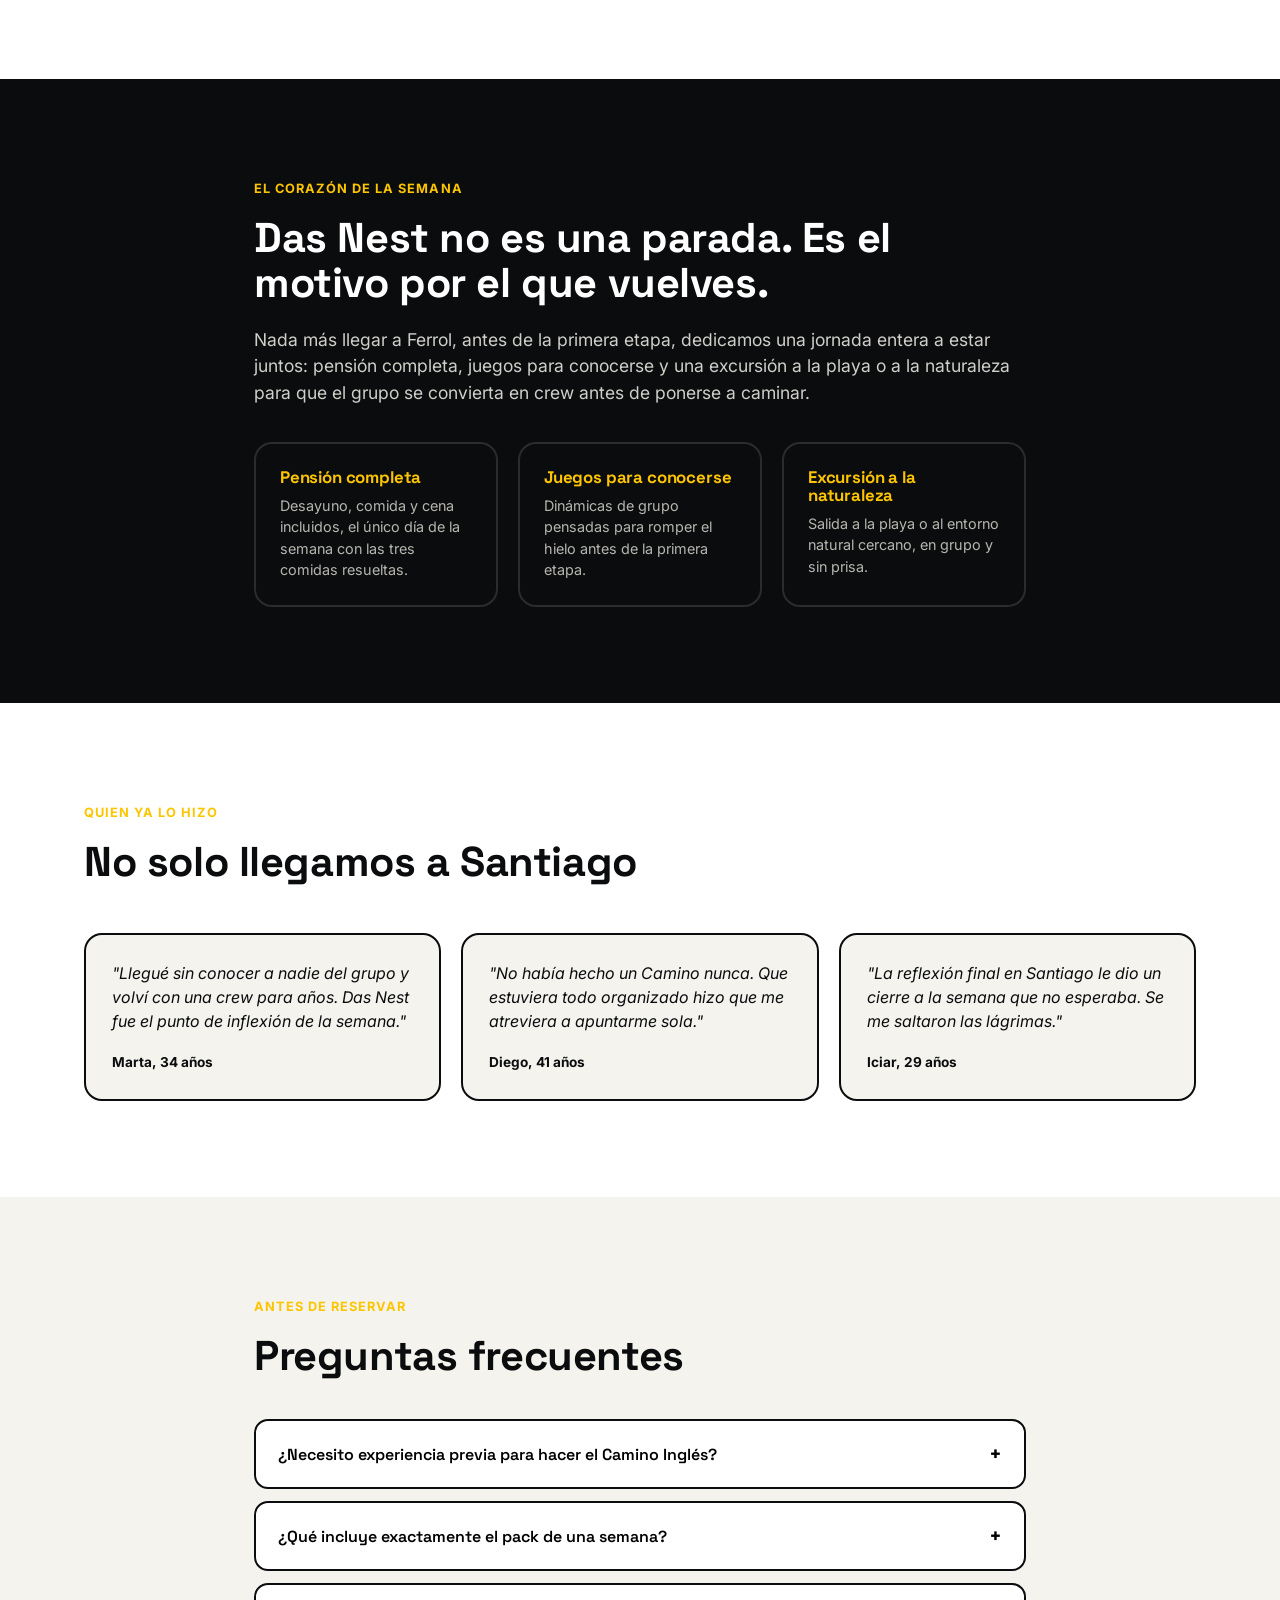
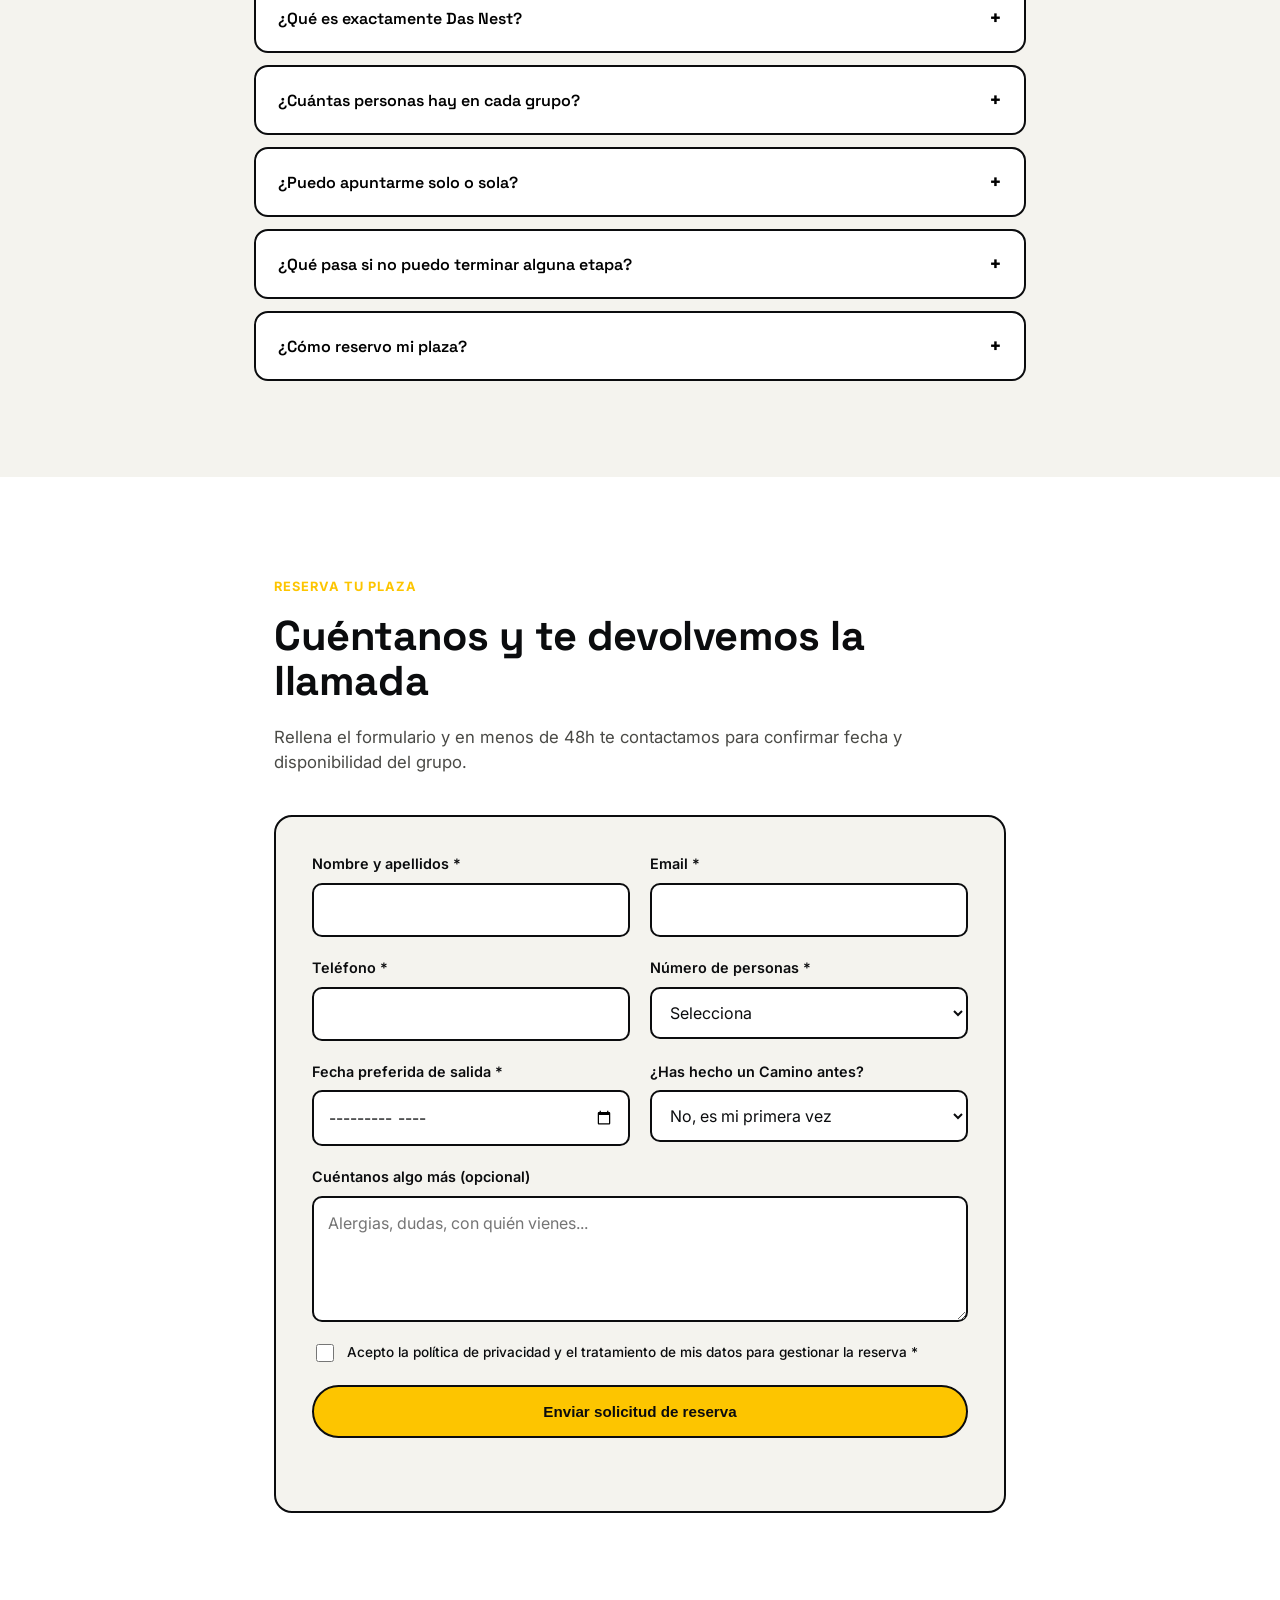
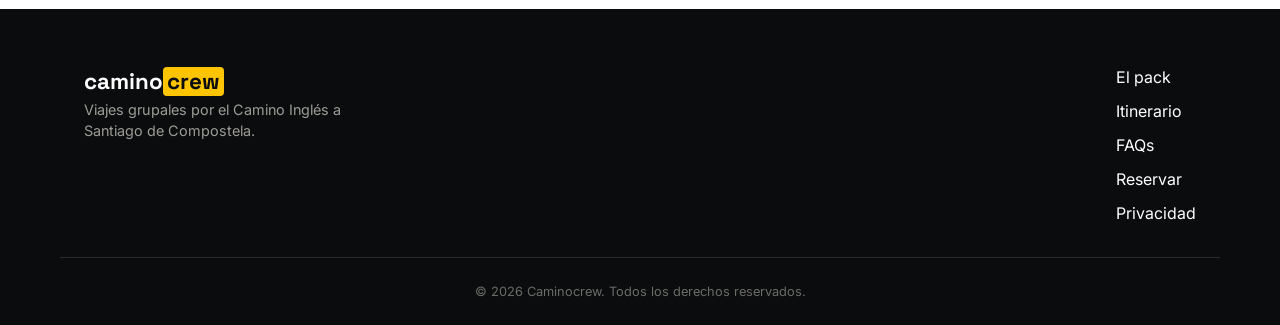
==== commit e5560b59: "Add background video to hero with dark overlay The hero section now plays a video background (muted," ====
--- a/index.html
+++ b/index.html
@@ -31,6 +31,10 @@
 <main>
 
   <section class="hero">
+    <video class="hero-video" autoplay muted playsinline preload="auto">
+      <source src="assets/video/hero.mp4" type="video/mp4">
+    </video>
+    <div class="hero-overlay"></div>
     <div class="wrap hero-inner">
       <p class="eyebrow">Camino Inglés · grupos pequeños · 1 semana</p>
       <h1>El Camino no se hace solo. <span class="accent">Se hace en crew.</span></h1>
--- a/css/style.css
+++ b/css/style.css
@@ -97,12 +97,28 @@
 
 /* Hero */
 .hero {
+  position: relative;
   background: var(--bg);
   color: var(--paper);
   padding: 90px 0 60px;
   border-bottom: 2px solid var(--ink);
-}
-.hero-inner { text-align: left; max-width: 760px; }
+  overflow: hidden;
+}
+.hero-video {
+  position: absolute;
+  inset: 0;
+  width: 100%;
+  height: 100%;
+  object-fit: cover;
+  z-index: 0;
+}
+.hero-overlay {
+  position: absolute;
+  inset: 0;
+  background: rgba(0, 0, 0, 0.6);
+  z-index: 1;
+}
+.hero-inner { position: relative; z-index: 2; text-align: left; max-width: 760px; }
 .eyebrow {
   display: inline-block;
   text-transform: uppercase;
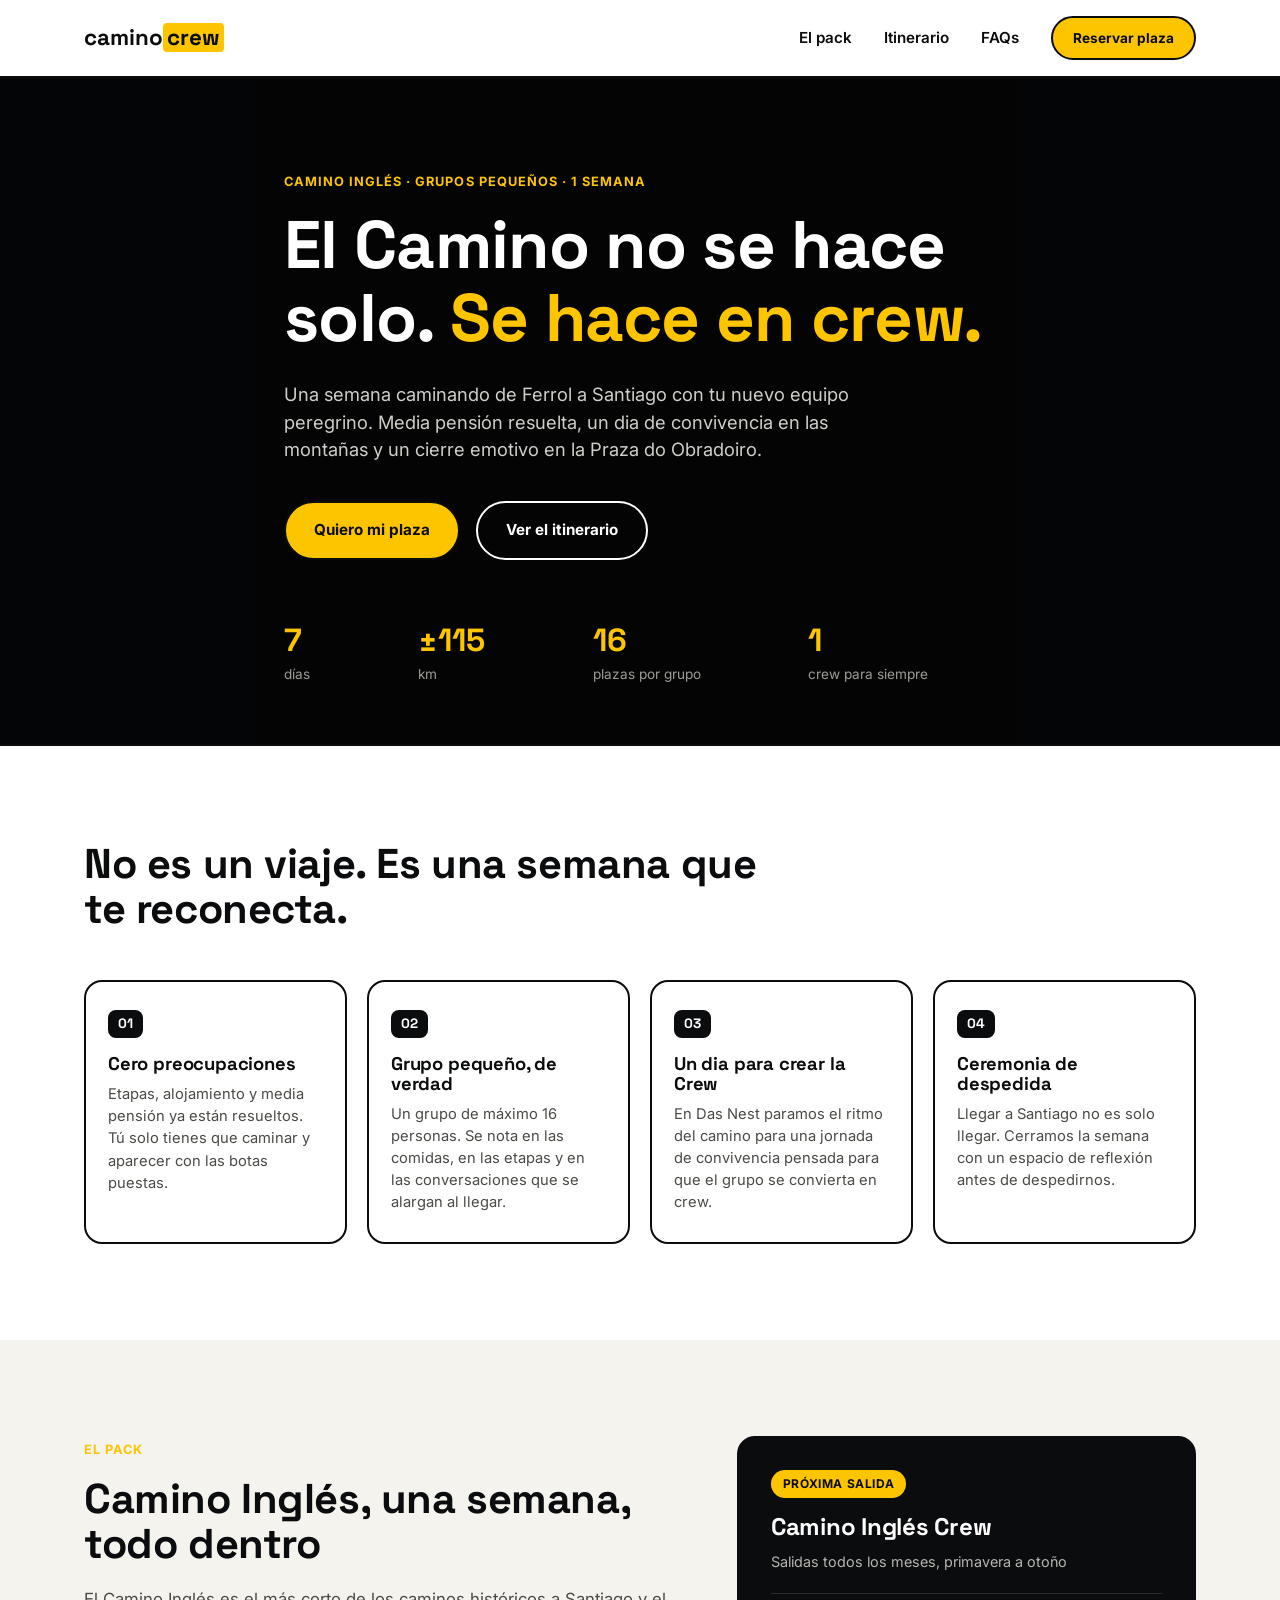
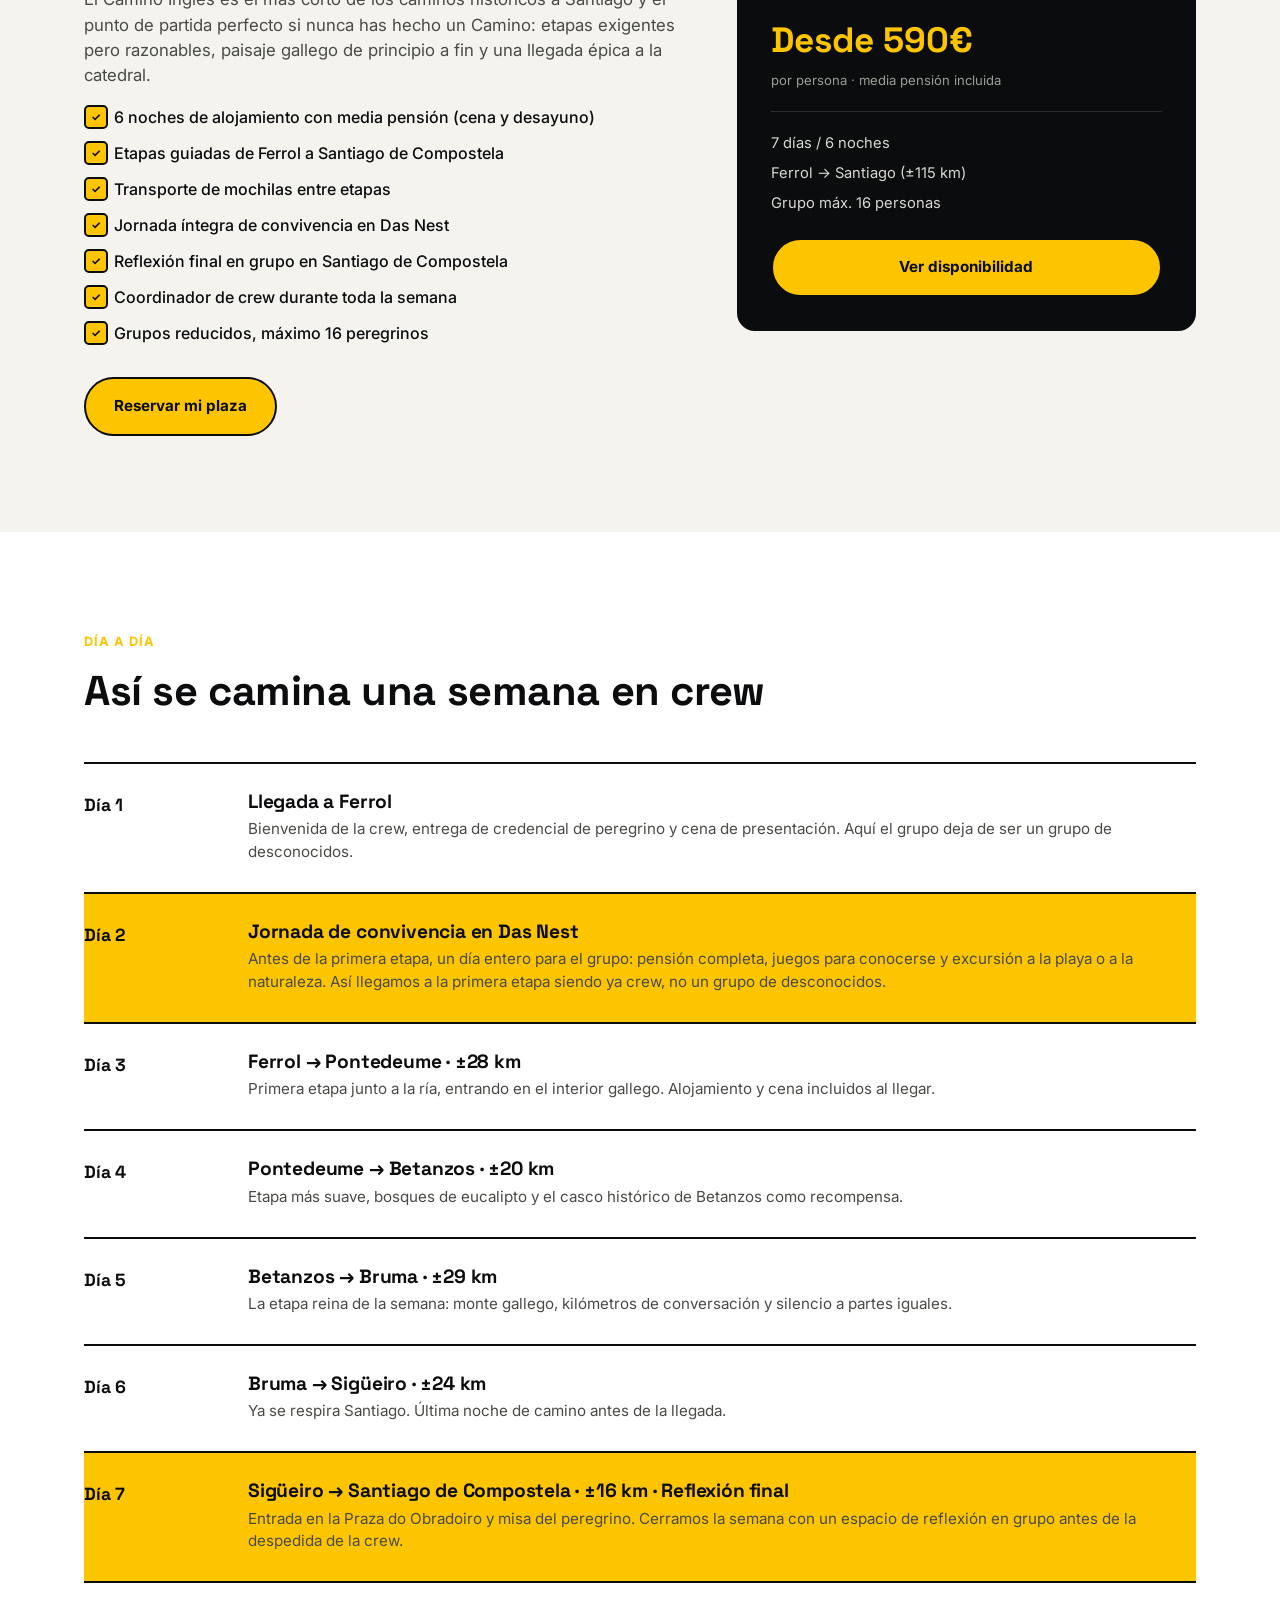
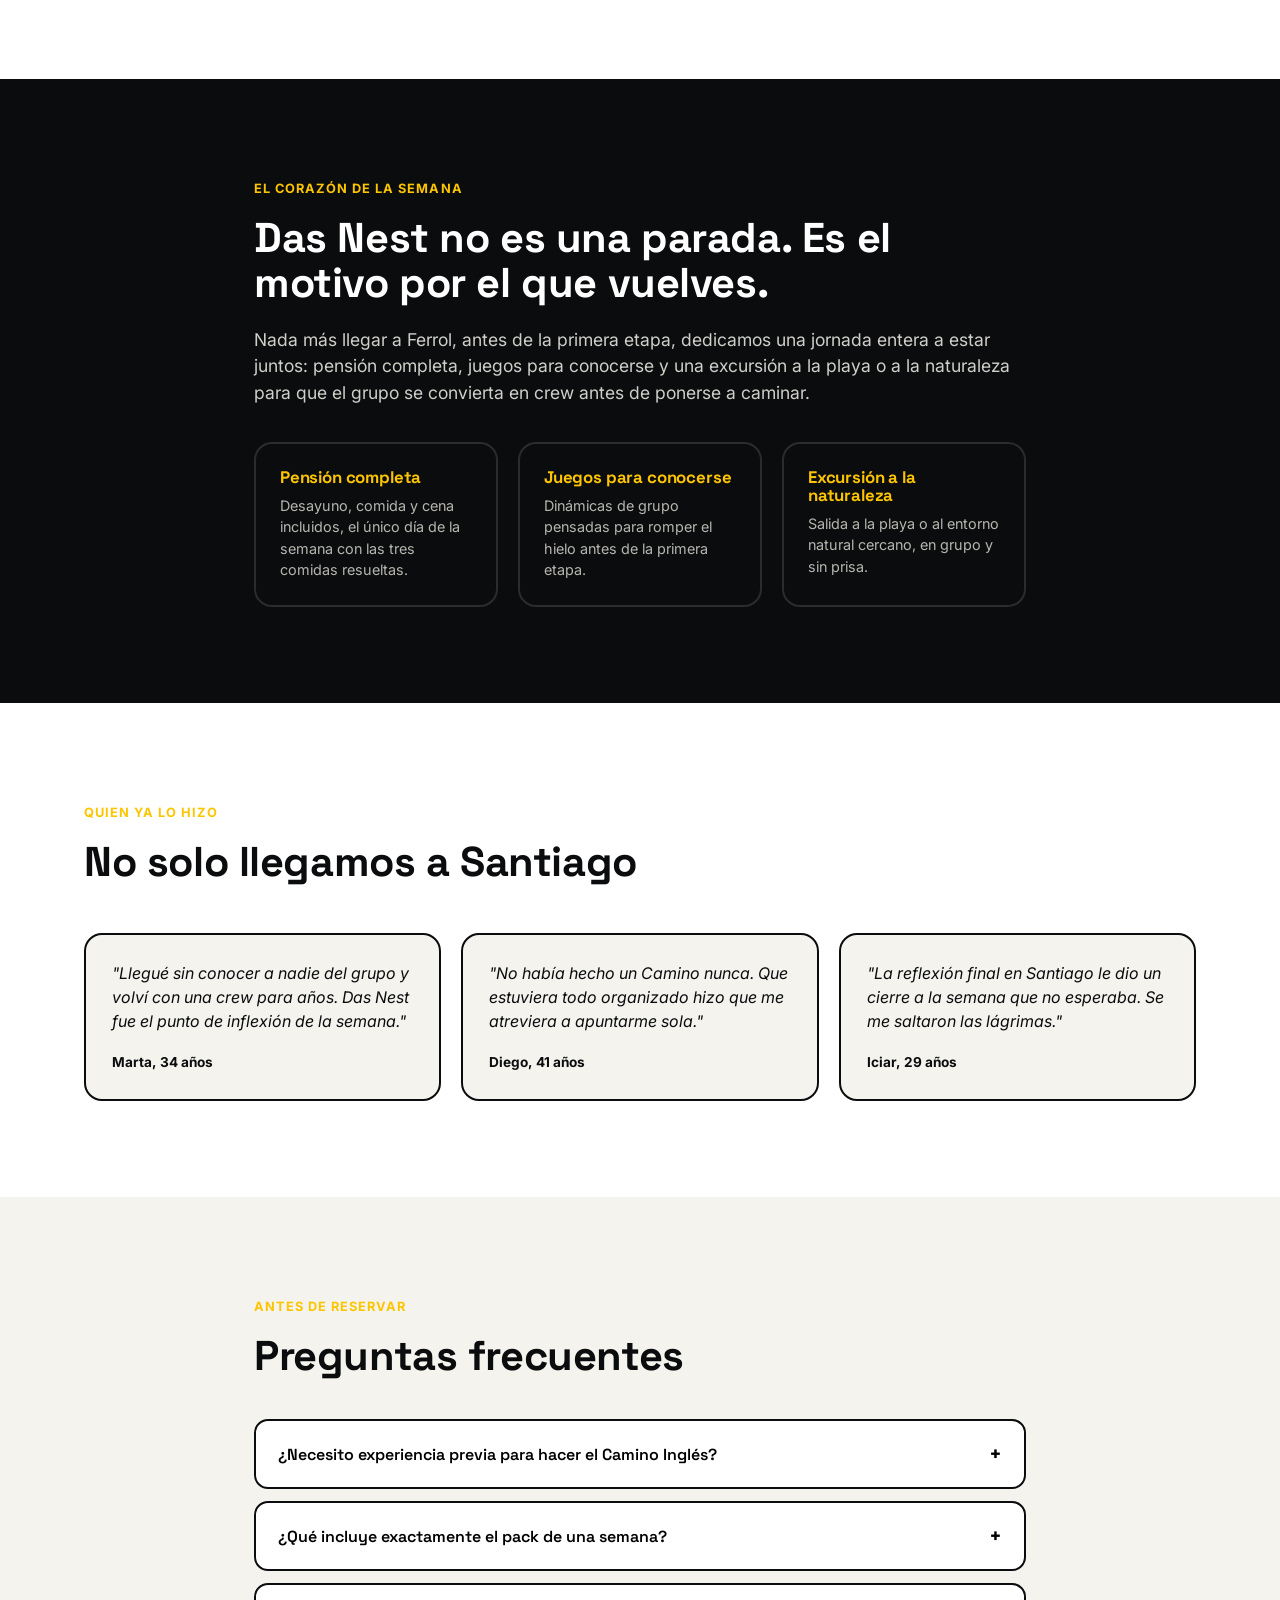
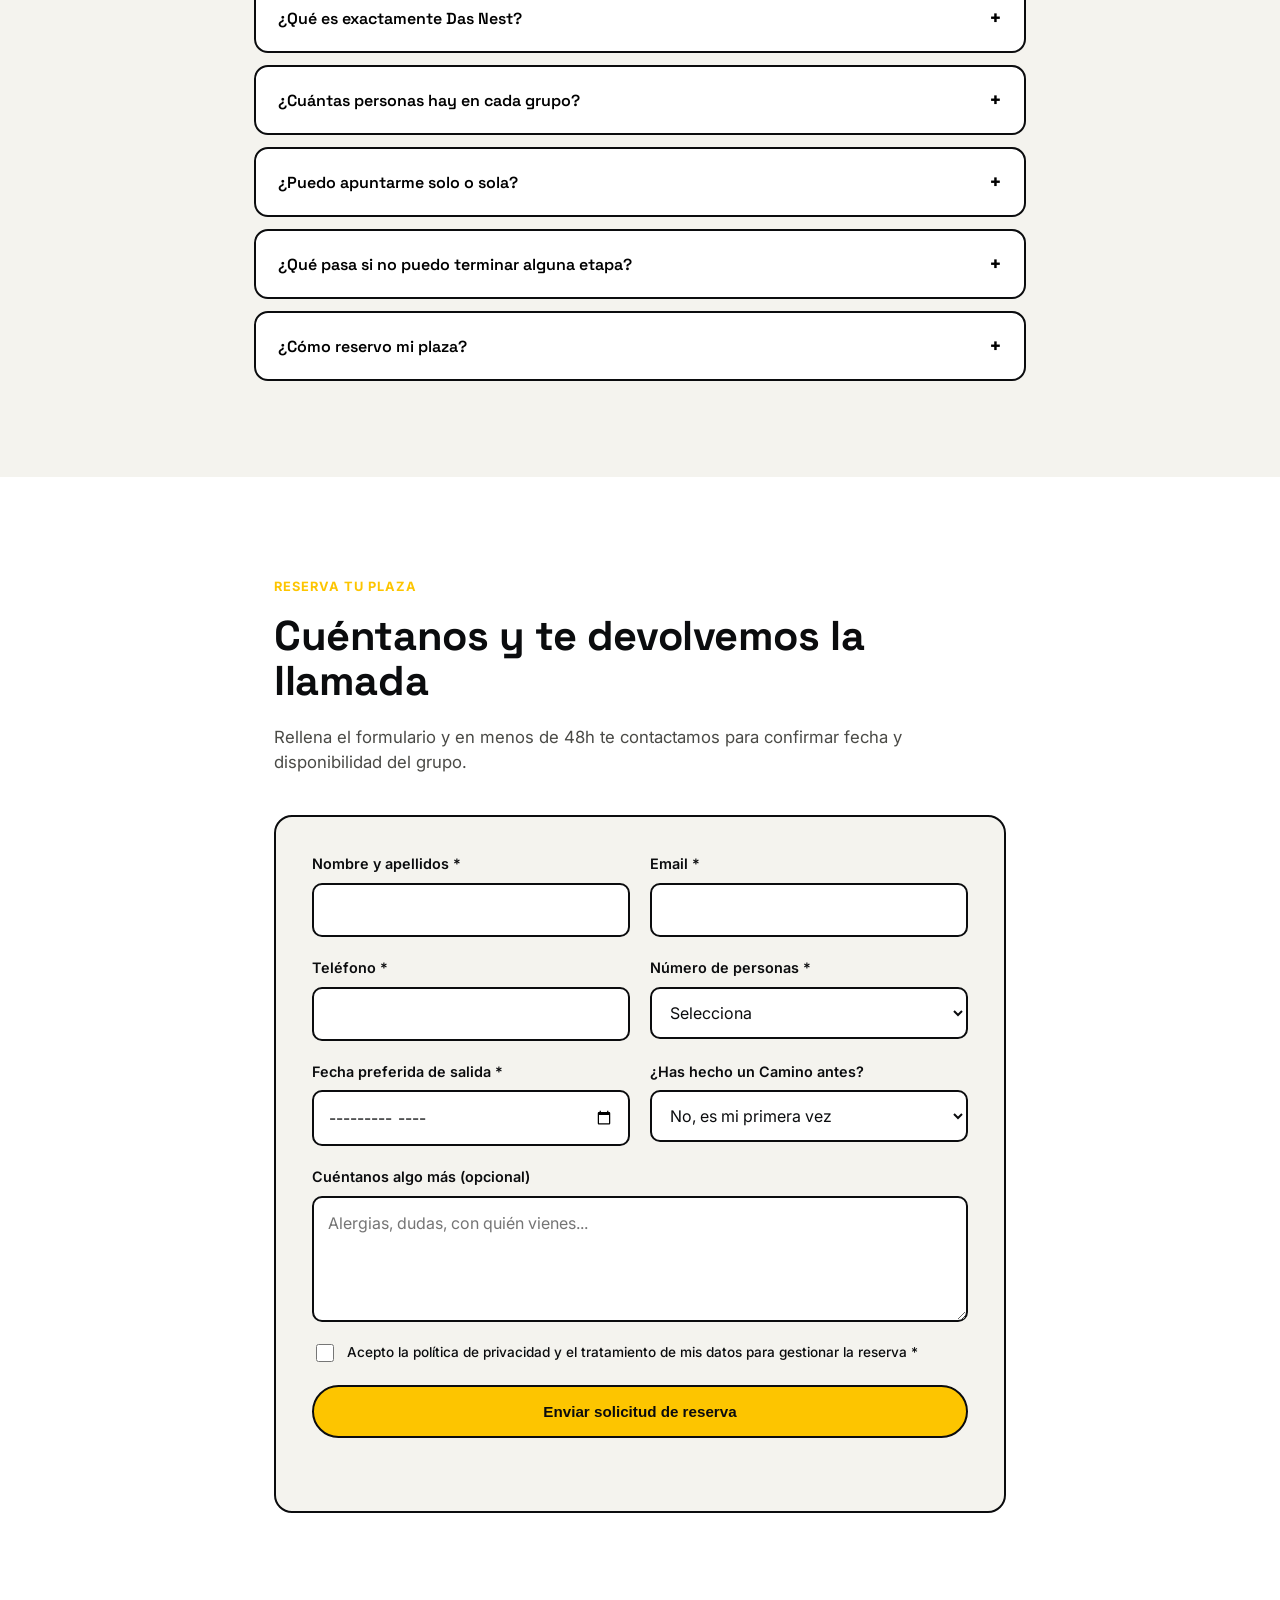
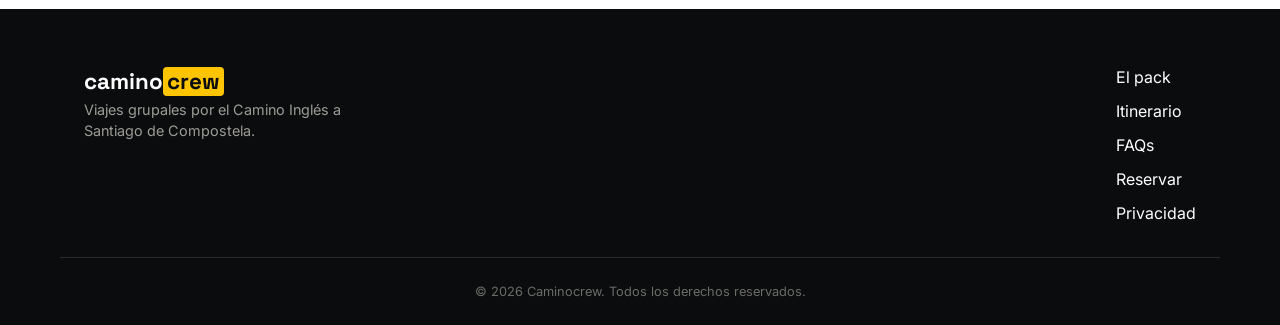
==== commit d723766c: "Update hero and value-prop copy, bump group size to 16 - Hero headline: "te reordena" -> "te reconec" ====
--- a/index.html
+++ b/index.html
@@ -38,7 +38,7 @@
     <div class="wrap hero-inner">
       <p class="eyebrow">Camino Inglés · grupos pequeños · 1 semana</p>
       <h1>El Camino no se hace solo. <span class="accent">Se hace en crew.</span></h1>
-      <p class="hero-sub">Una semana caminando de Ferrol a Santiago con un grupo que no conocías todavía. Media pensión resuelta, una noche de convivencia en Das Nest y un cierre con sentido en la Praza do Obradoiro.</p>
+      <p class="hero-sub">Una semana caminando de Ferrol a Santiago con tu nuevo equipo peregrino. Media pensión resuelta, un dia de convivencia en las montañas y un cierre emotivo en la Praza do Obradoiro.</p>
       <div class="hero-cta">
         <a href="#reserva" class="btn btn-primary">Quiero mi plaza</a>
         <a href="#itinerario" class="btn btn-ghost">Ver el itinerario</a>
@@ -46,7 +46,7 @@
       <div class="hero-stats">
         <div><strong>7</strong><span>días</span></div>
         <div><strong>±115</strong><span>km</span></div>
-        <div><strong>12</strong><span>plazas por grupo</span></div>
+        <div><strong>16</strong><span>plazas por grupo</span></div>
         <div><strong>1</strong><span>crew para siempre</span></div>
       </div>
     </div>
@@ -54,26 +54,26 @@
 
   <section class="section fade-in" id="por-que">
     <div class="wrap">
-      <h2 class="section-title">No es un viaje. Es una semana que te reordena.</h2>
+      <h2 class="section-title">No es un viaje. Es una semana que te reconecta.</h2>
       <div class="value-grid">
         <div class="value-card">
           <span class="value-num">01</span>
-          <h3>Cero logística</h3>
+          <h3>Cero preocupaciones</h3>
           <p>Etapas, alojamiento y media pensión ya están resueltos. Tú solo tienes que caminar y aparecer con las botas puestas.</p>
         </div>
         <div class="value-card">
           <span class="value-num">02</span>
           <h3>Grupo pequeño, de verdad</h3>
-          <p>Máximo 12 personas por crew. Se nota en las comidas, en las etapas y en las conversaciones que se alargan al llegar.</p>
+          <p>Un grupo de máximo 16 personas. Se nota en las comidas, en las etapas y en las conversaciones que se alargan al llegar.</p>
         </div>
         <div class="value-card">
           <span class="value-num">03</span>
-          <h3>Una noche que marca</h3>
+          <h3>Un dia para crear la Crew</h3>
           <p>En Das Nest paramos el ritmo del camino para una jornada de convivencia pensada para que el grupo se convierta en crew.</p>
         </div>
         <div class="value-card">
           <span class="value-num">04</span>
-          <h3>Un cierre con sentido</h3>
+          <h3>Ceremonia de despedida</h3>
           <p>Llegar a Santiago no es solo llegar. Cerramos la semana con un espacio de reflexión antes de despedirnos.</p>
         </div>
       </div>
@@ -93,7 +93,7 @@
           <li>Jornada íntegra de convivencia en Das Nest</li>
           <li>Reflexión final en grupo en Santiago de Compostela</li>
           <li>Coordinador de crew durante toda la semana</li>
-          <li>Grupos reducidos, máximo 12 peregrinos</li>
+          <li>Grupos reducidos, máximo 16 peregrinos</li>
         </ul>
         <a href="#reserva" class="btn btn-primary">Reservar mi plaza</a>
       </div>
@@ -108,7 +108,7 @@
         <ul class="pack-mini-list">
           <li>7 días / 6 noches</li>
           <li>Ferrol → Santiago (±115 km)</li>
-          <li>Grupo máx. 12 personas</li>
+          <li>Grupo máx. 16 personas</li>
         </ul>
         <a href="#reserva" class="btn btn-primary btn-block">Ver disponibilidad</a>
       </div>
@@ -242,7 +242,7 @@
             ¿Cuántas personas hay en cada grupo?
             <span class="faq-icon">+</span>
           </button>
-          <div class="faq-answer"><p>Un máximo de 12 personas por salida, para que el grupo siga siendo grupo. Las salidas se confirman con un mínimo de 6 personas inscritas.</p></div>
+          <div class="faq-answer"><p>Un máximo de 16 personas por salida, para que el grupo siga siendo grupo. Las salidas se confirman con un mínimo de 6 personas inscritas.</p></div>
         </div>
 
         <div class="faq-item">
